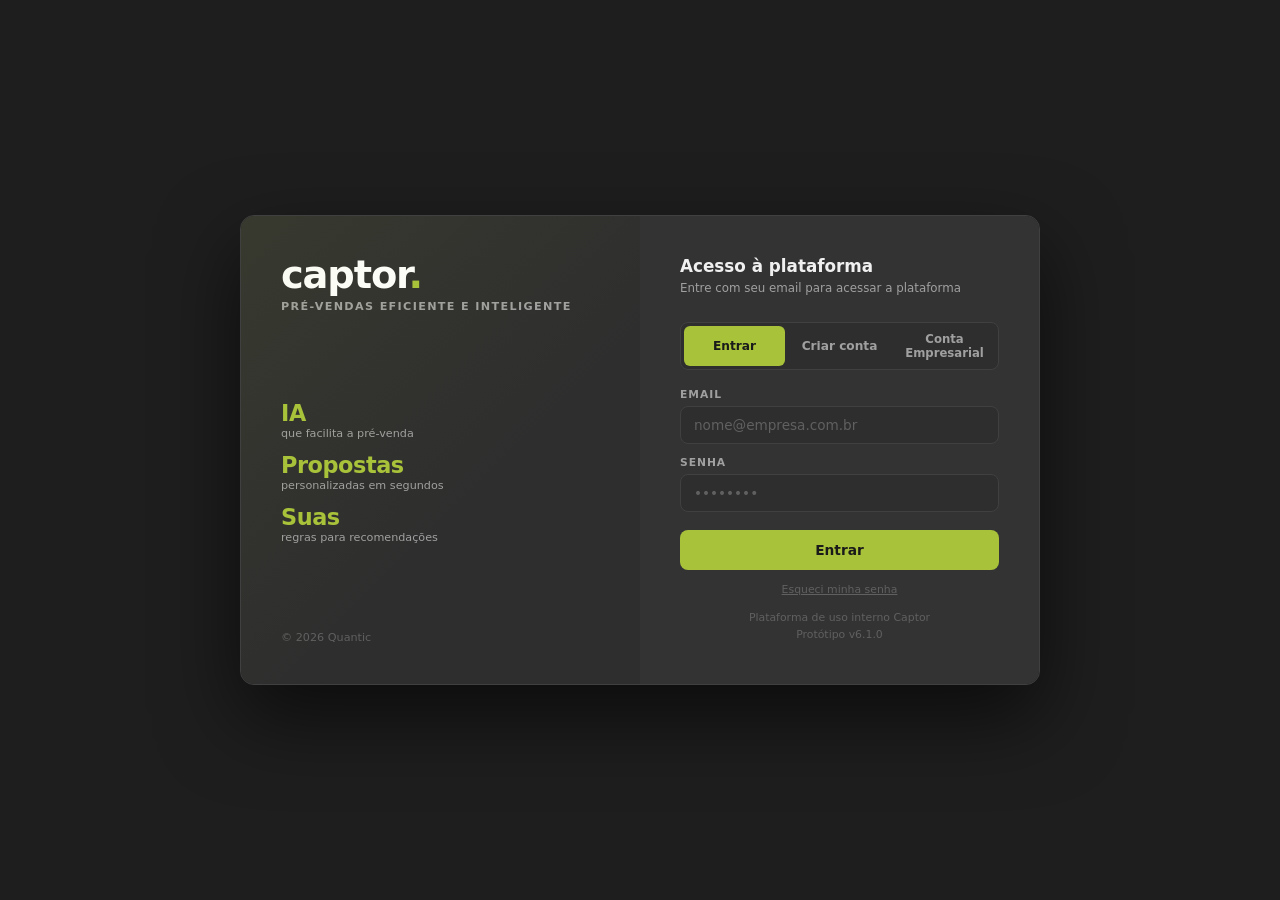
==== index.html @ 26f67fa9 "feat: generateR1() — geração de roteiro R1 (diagnóstico)" ====
<!DOCTYPE html>
<html lang="pt-BR">
<head>
<meta charset="UTF-8">
<meta name="viewport" content="width=device-width, initial-scale=1.0">
<link rel="icon" type="image/x-icon" href="favicon.ico">
<title>Captor — Pré-vendas eficiente e inteligente</title>
<script src="https://cdn.jsdelivr.net/npm/@supabase/supabase-js@2"></script>
<link rel="stylesheet" href="css/app.css">
<script src="js/globals.js"></script>
<script src="js/init.js"></script>
<script src="js/auth.js"></script>
<script src="js/prospects.js"></script>
<script src="js/generators.js"></script>
<script src="js/utils.js"></script>
<script src="js/validation.js"></script>
</head>
<body>

<!-- LOGIN -->
<div id="login">
  <!-- Banner de convite detectado na URL -->
  <div id="inviteBanner" style="display:none;position:fixed;top:0;left:0;right:0;z-index:300;background:rgba(168,194,58,.12);border-bottom:1px solid rgba(168,194,58,.35);padding:10px 20px;align-items:center;justify-content:center;gap:10px">
    <span style="font-size:.82rem;color:var(--lime);font-weight:700">🏢</span>
    <span id="inviteBannerText" style="font-size:.82rem;color:var(--text)"></span>
  </div>
  <div class="lw">
    <div class="ll">
      <div>
        <div class="llogo">captor<span>.</span></div>
        <div class="ltag">Pré-vendas eficiente e inteligente</div>
      </div>
      <div class="lstats">
        <div><div class="lsv">IA</div><div class="lsl">que facilita a pré-venda</div></div>
        <div><div class="lsv">Propostas</div><div class="lsl">personalizadas em segundos</div></div>
        <div><div class="lsv">Suas</div><div class="lsl">regras para recomendações</div></div>
      </div>
      <div class="lxp">
        
        <div class="lxt">© 2026 Quantic</div>
      </div>
    </div>
    <div class="lr">
      <div class="lrt" id="lTitle">Acesso à plataforma</div>
      <div class="lrs" id="lSub">Entre com seu email para acessar a plataforma</div>

      <div style="display:flex;gap:4px;background:var(--bg3);border:1px solid var(--border);border-radius:var(--r);padding:3px;margin-bottom:18px">
        <button id="tabLogin" onclick="switchAuthTab('login')" style="flex:1;padding:6px;border:none;border-radius:6px;background:var(--lime);color:#1a1a1a;font-family:var(--f);font-size:.76rem;font-weight:700;cursor:pointer">Entrar</button>
        <button id="tabSignup" onclick="switchAuthTab('signup')" style="flex:1;padding:6px;border:none;border-radius:6px;background:transparent;color:var(--muted);font-family:var(--f);font-size:.76rem;font-weight:600;cursor:pointer">Criar conta</button>
        <button id="tabManager" onclick="switchAuthTab('manager')" style="flex:1;padding:6px;border:none;border-radius:6px;background:transparent;color:var(--muted);font-family:var(--f);font-size:.73rem;font-weight:600;cursor:pointer">Conta Empresarial</button>
      </div>

      <form id="lForm" onsubmit="doAuth();return false;" autocomplete="on">
      <label class="ll2">Email</label>
      <input class="li" type="email" id="lEmail" name="email" placeholder="nome@empresa.com.br" autocomplete="email">
      <label class="ll2">Senha</label>
      <input class="li" type="password" id="lPass" name="password" placeholder="••••••••" autocomplete="current-password">
      <div id="lPassConfirmWrap" style="display:none">
        <label class="ll2">Confirmar senha</label>
        <input class="li" type="password" id="lPassConfirm" name="new-password-confirm" placeholder="••••••••" autocomplete="new-password">
      </div>
      <div id="lEmpresaWrap" style="display:none">
        <label class="ll2">Nome da empresa</label>
        <input class="li" type="text" id="lEmpresaNome" placeholder="Ex: BTG Assessoria SP" oninput="checkEmpresaSlug()" autocomplete="off">
        <div id="lEmpresaStatus" style="font-size:.72rem;margin-top:4px;min-height:16px"></div>
      </div>
      <div id="lTermsWrap" style="display:none;margin-bottom:12px">
        <label style="display:flex;align-items:flex-start;gap:9px;cursor:pointer;font-size:.75rem;color:var(--muted);line-height:1.5">
          <input type="checkbox" id="lTermsCheck" style="margin-top:2px;accent-color:var(--lime);width:14px;height:14px;flex-shrink:0">
          <span>Li e concordo com os <button type="button" onclick="openTermsModal('terms')" style="background:none;border:none;color:var(--lime);font-size:.75rem;cursor:pointer;padding:0;text-decoration:underline;font-family:var(--f)">Termos de Uso</button> e a <button type="button" onclick="openTermsModal('privacy')" style="background:none;border:none;color:var(--lime);font-size:.75rem;cursor:pointer;padding:0;text-decoration:underline;font-family:var(--f)">Política de Privacidade</button></span>
        </label>
      </div>
      <div id="lError" style="display:none;background:rgba(220,50,50,.12);border:1px solid rgba(220,50,50,.3);border-radius:var(--r);padding:8px 12px;font-size:.75rem;color:#f08080;margin-bottom:10px"></div>
      <div id="lSuccess" style="display:none;background:rgba(168,194,58,.1);border:1px solid rgba(168,194,58,.25);border-radius:var(--r);padding:8px 12px;font-size:.75rem;color:var(--lime);margin-bottom:10px"></div>
      <button type="submit" class="lbtn" id="lBtn">Entrar</button>
      </form>
      <div id="lForgotWrap" style="text-align:center;margin-top:8px">
        <button type="button" onclick="openForgotPassword()" style="background:transparent;border:none;color:var(--dim);font-size:.68rem;cursor:pointer;font-family:var(--f);text-decoration:underline">Esqueci minha senha</button>
      </div>
      <div class="lnote">Plataforma de uso interno Captor<br>Protótipo <span id="footerLoginVersion">v6.1.0</span></div>
    </div>
  </div>
</div>

<!-- MODAL REDEFINIR SENHA -->
<div id="resetModal" style="display:none;position:fixed;inset:0;z-index:600;background:rgba(0,0,0,.7);align-items:center;justify-content:center;padding:16px">
  <div style="background:var(--bg2);border:1px solid var(--border);border-radius:var(--rl);width:min(400px,100%);padding:28px">
    <div style="font-size:.95rem;font-weight:700;color:var(--white);margin-bottom:4px">Redefinir senha</div>
    <div style="font-size:.74rem;color:var(--muted);margin-bottom:20px">Digite sua nova senha abaixo.</div>
    <label class="ll2">Nova senha</label>
    <input class="li" type="password" id="resetPass" placeholder="••••••••" autocomplete="new-password" style="margin-bottom:10px">
    <label class="ll2">Confirmar nova senha</label>
    <input class="li" type="password" id="resetPassConfirm" placeholder="••••••••" autocomplete="new-password">
    <div id="resetError" style="display:none;background:rgba(220,50,50,.12);border:1px solid rgba(220,50,50,.3);border-radius:var(--r);padding:8px 12px;font-size:.75rem;color:#f08080;margin-top:10px"></div>
    <button onclick="doResetPassword()" style="width:100%;margin-top:16px;padding:12px;background:var(--lime);color:#1a1a1a;font-family:var(--f);font-weight:700;font-size:.86rem;border:none;border-radius:var(--r);cursor:pointer" id="resetBtn">Salvar nova senha</button>
  </div>
</div>

<!-- MODAL TERMOS -->
<div id="termsModal" style="display:none;position:fixed;inset:0;z-index:600;background:rgba(0,0,0,.7);display:none;align-items:center;justify-content:center;padding:16px">
  <div style="background:var(--bg2);border:1px solid var(--border);border-radius:var(--rl);width:min(640px,100%);max-height:85vh;display:flex;flex-direction:column">
    <div style="padding:18px 22px;border-bottom:1px solid var(--border);display:flex;align-items:center;justify-content:space-between;flex-shrink:0">
      <div style="font-size:.95rem;font-weight:700;color:var(--white)" id="termsModalTitle">Termos de Uso</div>
      <button onclick="closeTermsModal()" style="background:transparent;border:none;color:var(--dim);cursor:pointer;font-size:1.1rem;line-height:1">✕</button>
    </div>
    <div id="termsModalBody" style="overflow-y:auto;padding:20px 22px;flex:1;font-size:.82rem;color:var(--muted);line-height:1.75"></div>
    <div style="padding:14px 22px;border-top:1px solid var(--border);flex-shrink:0;display:flex;justify-content:flex-end">
      <button onclick="closeTermsModal()" style="padding:8px 20px;background:var(--lime);color:#1a1a1a;border:none;border-radius:var(--r);font-family:var(--f);font-size:.8rem;font-weight:700;cursor:pointer">Entendi</button>
    </div>
  </div>
</div>

<!-- APP -->
<div id="app">
  <header>
    <div class="hl">
      <div class="hlogo">captor<span>.</span></div>
      <div class="hpipe"></div>
      <div class="hsub">Assessoria Consultiva</div>
      <div class="hver" id="hverEl">v6.1.0</div>
    </div>
    <div class="hcenter">
      <div class="ntabs">
        <button class="ntab active" onclick="showTab('prospects',this)">Prospects</button>
        <button class="ntab" onclick="showTab('dash',this)">Propostas</button>
        <button class="ntab" id="tabEquipe" onclick="showTab('team',this)" style="display:none">Equipe</button>
      </div>
    </div>
    <div class="hrr">
      <div class="energy-wrap" id="energyWrap" onclick="openCreditsModal()" title="Ver créditos">
        <div class="energy-bar-bg">
          <div class="energy-bar-fill" id="energyFill"></div>
          <div class="energy-bar-text" id="energyLabel">—</div>
        </div>
      </div>
      <button class="hcfg" onclick="openEmpresaModal()">
        <svg width="12" height="12" viewBox="0 0 14 14" fill="none"><path d="M7 9a2 2 0 1 0 0-4 2 2 0 0 0 0 4z" stroke="currentColor" stroke-width="1.4"/><path d="M11.5 7c0-.3 0-.6-.1-.9l1.4-1.1-1.4-2.4-1.7.7c-.5-.4-1-.6-1.6-.8L7.8 1H5.2l-.3 1.5c-.6.2-1.1.5-1.6.8L1.6 2.6.2 5l1.4 1.1c-.1.3-.1.6-.1.9s0 .6.1.9L.2 9l1.4 2.4 1.7-.7c.5.4 1 .6 1.6.8l.3 1.5h2.6l.3-1.5c.6-.2 1.1-.5 1.6-.8l1.7.7L13.8 9l-1.4-1.1c.1-.3.1-.6.1-.9z" stroke="currentColor" stroke-width="1.4"/></svg>
        <span class="hcfg-label">Configuração</span>
      </button>
      <div class="upill" style="cursor:pointer" onclick="confirmLogout()" title="Sair">
        <div class="uav" id="avEl">?</div>
        <span class="uname" id="unEl">Assessor</span>
        <span style="font-size:.65rem;color:var(--dim);margin-left:2px">↩</span>
      </div>
    </div>
  </header>
  <!-- Banner perfil incompleto -->
  <div id="bannerPerfil" style="display:none;background:var(--gold-dim);border-bottom:1px solid rgba(224,184,64,.3);padding:8px 24px;align-items:center;justify-content:space-between">
    <span style="font-size:.75rem;color:var(--gold)">⚠ Suas análises estão usando um perfil genérico. <button onclick="openEmpresaModal()" style="background:transparent;border:none;color:var(--lime);font-size:.75rem;font-weight:700;cursor:pointer;padding:0;text-decoration:underline">Configure sua empresa →</button></span>
    <button id="bannerPerfilClose" onclick="document.getElementById('bannerPerfil').style.display='none'" style="background:transparent;border:none;color:var(--gold);cursor:pointer;font-size:.8rem;padding:0 4px">✕</button>
  </div>

  <!-- Banner onboarding João Gomes -->
  <div id="bannerOnboarding" style="display:none" class="onboarding-banner">
    <div class="onboarding-banner-text">
      <div class="onboarding-banner-avatar">🎵</div>
      <span>Preenchemos um perfil de exemplo — <strong>João Gomes</strong>, 27 anos, R$ 45M, sem assessoria. Clique em <strong>Gerar Recomendação</strong> para ver o Captor em ação. Depois é só trocar pelos dados do seu cliente.</span>
    </div>
    <div class="onboarding-banner-actions">
      <button class="onboarding-btn-gen" onclick="onboardingGenerate()">✨ Gerar agora</button>
      <button class="onboarding-btn-clear" onclick="onboardingClear()">Limpar campos</button>
    </div>
  </div>

  <!-- genView: container oculto — mantém IDs f* para geração de R1/R2 -->
  <div class="main" id="genView" style="display:none">
    <aside class="sb" style="display:none">
      <!-- Campos f* preservados como fonte de dados para generateR1() e generate() -->
      <select id="fProspectSel" style="display:none"><option value="">— Novo prospect —</option></select>
      <div id="fProspectStatus" style="display:none"></div>
      <input id="fNome" style="display:none">
      <input id="fPat" style="display:none">
      <input id="fProf" style="display:none">
      <input id="fIdade" style="display:none">
      <select id="fPerfil" style="display:none">
        <option value=""></option>
        <option>Conservador</option><option>Moderado</option><option>Arrojado</option><option>Agressivo</option>
      </select>
      <select id="fObj" style="display:none">
        <option value=""></option>
        <option>Aposentadoria / Independência financeira</option>
        <option>Sucessão patrimonial / família</option>
        <option>Compra de imóvel / bem</option>
        <option>Crescimento patrimonial acelerado</option>
        <option>Proteção e preservação</option>
        <option>Renda passiva</option>
        <option>Investimentos internacionais / Offshore</option>
      </select>
      <select id="fHorizonte" style="display:none">
        <option value=""></option>
        <option>Até 2 anos</option><option>3 a 5 anos</option><option>5 a 10 anos</option><option>Mais de 10 anos</option>
      </select>
      <input id="fAss" style="display:none">
      <textarea id="fGaps" style="display:none"></textarea>
      <textarea id="fCtx" style="display:none"></textarea>
      <span id="allocTotal" style="display:none">0%</span>
      <div id="allocSliders" style="display:none"></div>
    </aside>
  </div>
  <!-- PROSPECT DETAIL VIEW -->
  <div id="prospectDetailView" style="display:none">
    <div class="pd-container">

      <!-- Top bar -->
      <div class="pd-topbar">
        <button class="pd-back" onclick="closeProspectDetail()">← Prospects</button>
        <div style="flex:1;min-width:0">
          <div class="pd-name" id="pdNomeDisplay">—</div>
          <div style="margin-top:6px;display:flex;align-items:center;gap:8px;flex-wrap:wrap">
            <span id="pdStatusBadge"></span>
            <span id="pdMetaExtra" style="font-size:.72rem;color:var(--muted)"></span>
          </div>
        </div>
        <div class="pd-topactions">
        </div>
      </div>

      <!-- Barra manager (só para gestores) -->
      <div id="pdManagerBar" style="display:none" class="pd-manager-bar">
        <span class="pd-manager-bar-info">👁 Modo visualização — <span id="pdManagerAssessorNome">assessor</span></span>
        <button class="pd-transfer-btn" onclick="openTransferModal()">↔ Transferir prospect</button>
      </div>

      <!-- Histórico de transferências (só para gestores) -->
      <div id="pdHistoricoWrap" style="display:none;margin-bottom:16px">
        <div class="block">
          <div class="blkhd" onclick="this.nextElementSibling.classList.toggle('open');this.querySelector('.blkchev').classList.toggle('open')" style="cursor:pointer">
            <div class="blkico">🔄</div>
            <div class="blktit">Histórico de transferências</div>
            <span class="blkchev">▾</span>
          </div>
          <div class="blkbody" id="pdHistoricoBody"></div>
        </div>
      </div>

      <!-- 2-col form -->
      <div class="pd-form-grid" id="pdFormGrid">
        <!-- Esquerda: campos do perfil -->
        <div class="pd-panel">
          <div class="pd-panel-title">Perfil &nbsp;·&nbsp; <button id="btnUsarExemplo" type="button" onclick="fillExample()" style="background:none;border:none;color:var(--lime);font-size:.62rem;font-weight:700;cursor:pointer;padding:0;font-family:var(--f);text-decoration:underline;letter-spacing:.08em;text-transform:uppercase">usar exemplo</button></div>
          <div class="fg"><label class="fl">Nome</label><input class="fi" id="pd_nome" placeholder="Ex: Ricardo Almeida" oninput="syncFormToSidebar();var d=document.getElementById('pdNomeDisplay');if(d&&(d.textContent==='Novo Prospect'||d.textContent==='—'))d.textContent=this.value||'Novo Prospect'"></div>
          <div style="display:grid;grid-template-columns:1fr 1fr;gap:8px">
            <div class="fg"><label class="fl">Patrimônio</label><input class="fi" id="pd_pat" type="text" placeholder="R$ 0" oninput="maskPdPat(this);syncFormToSidebar()" autocomplete="off"></div>
            <div class="fg"><label class="fl">Perfil</label>
              <select class="fsel" id="pd_perfil" onchange="syncFormToSidebar()">
                <option value="">Selecione...</option>
                <option>Conservador</option><option>Moderado</option><option>Arrojado</option><option>Agressivo</option>
              </select>
            </div>
          </div>
          <div style="display:grid;grid-template-columns:1fr 80px;gap:8px">
            <div class="fg"><label class="fl">Profissão</label><input class="fi" id="pd_prof" placeholder="Ex: Empresário" oninput="syncFormToSidebar()"></div>
            <div class="fg"><label class="fl">Idade</label><input class="fi" id="pd_idade" type="number" placeholder="45" min="18" max="90" oninput="syncFormToSidebar()"></div>
          </div>
          <div class="fg"><label class="fl">Objetivo</label>
            <select class="fsel" id="pd_obj" onchange="syncFormToSidebar()">
              <option value="">Selecione...</option>
              <option>Aposentadoria / Independência financeira</option>
              <option>Sucessão patrimonial / família</option>
              <option>Compra de imóvel / bem</option>
              <option>Crescimento patrimonial acelerado</option>
              <option>Proteção e preservação</option>
              <option>Renda passiva</option>
              <option>Investimentos internacionais / Offshore</option>
            </select>
          </div>
          <div style="display:grid;grid-template-columns:1fr 1fr;gap:8px">
            <div class="fg"><label class="fl">Horizonte</label>
              <select class="fsel" id="pd_horizonte" onchange="syncFormToSidebar()">
                <option value="">Selecione...</option>
                <option>Até 2 anos</option><option>3 a 5 anos</option><option>5 a 10 anos</option><option>Mais de 10 anos</option>
              </select>
            </div>
            <div class="fg"><label class="fl">Assessoria atual</label><input class="fi" id="pd_ass" placeholder="Ex: XP, BTG..." oninput="syncFormToSidebar()"></div>
          </div>
        </div>

        <!-- Direita: contexto + alocação -->
        <div class="pd-panel">
          <div class="pd-panel-title">Contexto e Alocação</div>
          <div class="fg"><label class="fl">Gaps / problemas <span style="color:var(--dim);font-weight:400;text-transform:none;letter-spacing:0">(opcional)</span></label>
            <textarea class="fta" id="pd_gaps" placeholder="Ex: carteira 100% CDB banco, sem proteção cambial..." style="min-height:60px" oninput="syncFormToSidebar()"></textarea>
          </div>
          <div class="fg"><label class="fl">Contexto <span style="color:var(--dim);font-weight:400;text-transform:none;letter-spacing:0">(opcional)</span></label>
            <textarea class="fta" id="pd_ctx" placeholder="Ex: veio por indicação, tem empresa..." style="min-height:50px" oninput="syncFormToSidebar()"></textarea>
          </div>
          <div class="fdiv"></div>
          <div>
            <div style="display:flex;align-items:center;justify-content:space-between;margin-bottom:4px">
              <span class="fl" style="margin-bottom:0">Alocação atual <span style="color:var(--dim);font-weight:400;text-transform:none;letter-spacing:0">(opcional)</span></span>
              <span id="pdAllocTotal" style="font-size:.72rem;font-weight:700;color:var(--lime)">0%</span>
            </div>
            <div id="pdAllocSliders"></div>
            <button type="button" onclick="resetPdSliders()" style="margin-top:6px;background:transparent;border:1px solid var(--border);border-radius:6px;padding:3px 9px;color:var(--dim);font-size:.67rem;cursor:pointer;font-family:var(--f)">↺ Limpar</button>
          </div>
        </div>
      </div>

      <!-- Ações — abaixo do formulário, alinhado à direita -->
      <div id="pdActionsBar" style="display:flex;align-items:center;justify-content:flex-end;gap:10px;margin-bottom:20px;flex-wrap:wrap">
        <!-- Toggle R1 finalizada — só aparece quando R1 existe -->
        <div id="confirmR1Wrap" style="display:none;align-items:center;gap:8px;background:var(--bg3);border:1px solid var(--border);border-radius:var(--r);padding:7px 12px">
          <span style="font-size:.78rem;font-weight:600;color:var(--muted);font-family:var(--f)">R1 finalizada</span>
          <label data-testid="toggle-r1" style="position:relative;display:inline-block;width:40px;height:22px;cursor:pointer;flex-shrink:0">
            <input type="checkbox" id="toggleR1" onchange="onToggleR1(this.checked)" style="opacity:0;width:0;height:0;position:absolute">
            <span id="toggleR1Track" style="position:absolute;top:0;left:0;right:0;bottom:0;background:#444;border-radius:22px;transition:background .2s"></span>
            <span id="toggleR1Thumb" style="position:absolute;top:3px;left:3px;width:16px;height:16px;background:#fff;border-radius:50%;transition:transform .2s;box-shadow:0 1px 3px rgba(0,0,0,.4)"></span>
          </label>
        </div>
        <!-- Gerar R2 — só aparece quando R1 finalizada -->
        <div style="position:relative" id="btnGenWrap">
          <button class="genbtn" id="btnGen" onclick="generate()" disabled style="opacity:0.45;display:none">
            <svg width="12" height="12" viewBox="0 0 14 14" fill="none"><path d="M7 1l1.5 4.5H13l-3.75 2.75 1.5 4.5L7 10.25 3.25 12.75l1.5-4.5L1 5.5h4.5L7 1z" fill="currentColor"/></svg>
            Gerar Proposta R2
          </button>
          <div id="btnGenR2Tip" style="display:none;position:absolute;bottom:calc(100% + 6px);right:0;background:var(--bg2);border:1px solid var(--border);border-radius:var(--r);padding:5px 10px;font-size:.7rem;color:var(--muted);white-space:nowrap;z-index:10;pointer-events:none">Conclua a R1 antes de gerar a proposta</div>
        </div>
        <!-- Gerar R1 — sempre visível -->
        <div style="position:relative" id="btnGenR1Wrap">
          <button class="genbtn" id="btnGenR1" onclick="generateR1()" style="background:var(--bg3);border:1px solid var(--lime);color:var(--lime)" disabled>
            <svg width="12" height="12" viewBox="0 0 14 14" fill="none"><path d="M7 2a5 5 0 1 0 0 10A5 5 0 0 0 7 2zm0 1.5a3.5 3.5 0 1 1 0 7 3.5 3.5 0 0 1 0-7zm0 1.5a.75.75 0 0 0-.75.75v2c0 .2.08.38.22.52l1.25 1.25a.75.75 0 1 0 1.06-1.06L7.75 7.69V5.75A.75.75 0 0 0 7 5z" fill="currentColor"/></svg>
            Gerar Roteiro R1
          </button>
          <div id="btnGenR1Tip" style="display:none;position:absolute;bottom:calc(100% + 6px);right:0;background:var(--bg2);border:1px solid var(--border);border-radius:var(--r);padding:5px 10px;font-size:.7rem;color:var(--muted);white-space:nowrap;z-index:10;pointer-events:none">Preencha os campos obrigatórios</div>
        </div>
      </div>

      <!-- Área de output -->
      <div class="pd-results" id="contentArea">
        <div class="empty" id="emptyState">
          <div class="emicon">◎</div>
          <div class="emtit">Pronto para começar</div>
          <div class="emdesc">Clique em "Gerar Roteiro R1" para iniciar o diagnóstico deste prospect.</div>
        </div>
        <div id="loadingState" style="display:none" class="ldwrap">
          <div class="spinner"></div>
          <div class="ldlabel">Preparando sua reunião...</div>
          <div class="ldsteps">
            <div class="ldstep" id="ss1"><div class="lddot"></div>Analisando perfil do cliente</div>
            <div class="ldstep" id="ss2"><div class="lddot"></div>Gerando roteiro e perguntas</div>
            <div class="ldstep" id="ss3"><div class="lddot"></div>Construindo argumentos consultivos</div>
            <div class="ldstep" id="ss4"><div class="lddot"></div>Montando apresentação</div>
          </div>
        </div>
        <div id="outArea" style="display:none"></div>
      </div>

    </div>
  </div>

  <!-- PROSPECTS -->
  <div id="prospectview" style="display:none;padding:24px 26px">
    <div style="display:flex;align-items:flex-start;justify-content:space-between;margin-bottom:4px">
      <div class="dht">Prospects</div>
      <button id="btnNovoProspect" onclick="openNewProspectDetail()" style="padding:7px 16px;background:var(--lime);color:#1a1a1a;border:none;border-radius:var(--r);font-family:var(--f);font-size:.78rem;font-weight:700;cursor:pointer;flex-shrink:0">+ Novo prospect</button>
    </div>
    <div class="dhs" id="prospectSubtitle" style="margin-bottom:16px">Carregando...</div>
    <div class="block">
      <div class="blkhd" style="cursor:default">
        <div class="blkico">👥</div>
        <div class="blktit">Lista de Prospects</div>
      </div>
      <div id="prospectTableWrap" style="overflow-x:auto">
        <table style="width:100%;border-collapse:collapse;font-size:.78rem">
          <thead>
            <tr style="border-bottom:2px solid var(--border)">
              <!-- Nome: busca + sort -->
              <th class="pth">
                <div style="display:flex;flex-direction:column;gap:4px">
                  <span class="pth-sort active" id="pthNome" onclick="prospectSort('nome')" data-dir="asc">
                    Nome <span class="pth-tri" id="triNome">▲</span>
                  </span>
                  <div class="pth-search-wrap">
                    <input class="pth-search-input" id="pthNomeSearch" placeholder="Buscar..." oninput="onProspectNomeSearch(this.value)" autocomplete="off">
                    <div class="pth-search-ac" id="pthNomeAc" style="display:none"></div>
                  </div>
                </div>
              </th>
              <!-- Perfil: filtro dropdown -->
              <th class="pth">
                <div style="display:flex;flex-direction:column;gap:4px">
                  <span style="color:var(--dim)">Perfil</span>
                  <select class="pth-fsel" id="pthPerfilFilter" onchange="applyProspectFilters()">
                    <option value="">Todos</option>
                    <option>Conservador</option>
                    <option>Moderado</option>
                    <option>Arrojado</option>
                    <option>Agressivo</option>
                  </select>
                </div>
              </th>
              <!-- Patrimônio: sort -->
              <th class="pth">
                <span class="pth-sort" id="pthPat" onclick="prospectSort('patrimonio')" data-dir="desc">
                  Patrimônio <span class="pth-tri" id="triPat">▼</span>
                </span>
              </th>
              <!-- Status: filtro dropdown -->
              <th class="pth">
                <div style="display:flex;flex-direction:column;gap:4px">
                  <span style="color:var(--dim)">Status</span>
                  <select class="pth-fsel" id="pthStatusFilter" onchange="applyProspectFilters()">
                    <option value="">Todos</option>
                    <option value="prospect_criado">Criado</option>
                    <option value="r1_iniciada">R1 Iniciada</option>
                    <option value="r1_concluida">R1 Concluída</option>
                    <option value="resumo_enviado">Resumo Enviado</option>
                    <option value="r1_aprovada">R1 Aprovada</option>
                    <option value="r2_iniciada">R2 Iniciada</option>
                    <option value="negocio_fechado">Fechado</option>
                    <option value="perdido_user">Perdido</option>
                    <option value="perdido_auto">Perdido (auto)</option>
                  </select>
                </div>
              </th>
              <!-- Criado em: sort -->
              <th class="pth">
                <span class="pth-sort" id="pthData" onclick="prospectSort('data')" data-dir="desc">
                  Criado em <span class="pth-tri" id="triData">▼</span>
                </span>
              </th>
              <th class="pth" style="color:var(--dim)">Ações</th>
            </tr>
          </thead>
          <tbody id="prospectTableBody">
            <tr><td colspan="6" style="padding:24px;text-align:center;color:var(--dim)">Carregando...</td></tr>
          </tbody>
        </table>
      </div>
    </div>
  </div>

  <!-- MODAL NOVO PROSPECT -->
  <div id="prospectModal" style="display:none;position:fixed;inset:0;z-index:400;background:rgba(0,0,0,.7);align-items:center;justify-content:center;padding:16px" onclick="if(event.target===this)closeProspectModal()">
    <div style="background:var(--bg2);border:1px solid var(--border);border-radius:var(--rl);width:min(520px,100%);max-height:90vh;overflow-y:auto">
      <div style="padding:18px 22px;border-bottom:1px solid var(--border);display:flex;align-items:center;justify-content:space-between">
        <div style="font-size:.95rem;font-weight:700;color:var(--white)" id="prospectModalTitle">Novo Prospect</div>
        <button onclick="closeProspectModal()" style="background:transparent;border:none;color:var(--dim);cursor:pointer;font-size:1.1rem">✕</button>
      </div>
      <div style="padding:20px 22px;display:flex;flex-direction:column;gap:10px">
        <div class="fg"><label class="fl">Nome *</label><input class="fi" id="pmNome" placeholder="Ex: Ricardo Almeida"></div>
        <div style="display:grid;grid-template-columns:1fr 1fr;gap:10px">
          <div class="fg"><label class="fl">Email</label><input class="fi" id="pmEmail" placeholder="email@exemplo.com" type="email"></div>
          <div class="fg"><label class="fl">Telefone</label><input class="fi" id="pmTelefone" placeholder="(11) 99999-9999"></div>
        </div>
        <div style="display:grid;grid-template-columns:1fr 1fr;gap:10px">
          <div class="fg"><label class="fl">Profissão</label><input class="fi" id="pmProf" placeholder="Ex: Empresário"></div>
          <div class="fg"><label class="fl">Idade</label><input class="fi" id="pmIdade" type="number" placeholder="Ex: 45" min="18" max="90"></div>
        </div>
        <div style="display:grid;grid-template-columns:1fr 1fr;gap:10px">
          <div class="fg"><label class="fl">Patrimônio estimado</label><input class="fi" id="pmPat" placeholder="R$ 0" oninput="maskPmPat(this)"></div>
          <div class="fg"><label class="fl">Perfil de risco</label>
            <select class="fsel" id="pmPerfil">
              <option value="">Selecione...</option>
              <option>Conservador</option><option>Moderado</option><option>Arrojado</option><option>Agressivo</option>
            </select>
          </div>
        </div>
        <div class="fg"><label class="fl">Objetivo principal</label>
          <select class="fsel" id="pmObj">
            <option value="">Selecione...</option>
            <option>Aposentadoria / Independência financeira</option>
            <option>Sucessão patrimonial / família</option>
            <option>Compra de imóvel / bem</option>
            <option>Crescimento patrimonial acelerado</option>
            <option>Proteção e preservação</option>
            <option>Renda passiva</option>
            <option>Investimentos internacionais / Offshore</option>
          </select>
        </div>
        <div class="fg"><label class="fl">Horizonte de investimento</label>
          <select class="fsel" id="pmHorizonte">
            <option value="">Selecione...</option>
            <option>Até 2 anos</option>
            <option>3 a 5 anos</option>
            <option>5 a 10 anos</option>
            <option>Mais de 10 anos</option>
          </select>
        </div>
        <div id="pmError" style="display:none;background:rgba(220,50,50,.12);border:1px solid rgba(220,50,50,.3);border-radius:var(--r);padding:8px 12px;font-size:.75rem;color:#f08080"></div>
        <button onclick="saveProspect()" id="pmSaveBtn" style="width:100%;padding:11px;background:var(--lime);color:#1a1a1a;border:none;border-radius:var(--r);font-family:var(--f);font-weight:700;font-size:.86rem;cursor:pointer">Salvar prospect</button>
      </div>
    </div>
  </div>

  <!-- DASHBOARD -->
  <div id="dashview">
    <div class="dht" id="dashTitle">Propostas</div>
    <div class="dhs" id="dashSubtitle">Carregando...</div>

    <!-- Filtro de período -->
    <div class="dash-period-bar">
      <button class="dash-period-btn" onclick="dashSetPeriod('today',this)">Hoje</button>
      <button class="dash-period-btn" onclick="dashSetPeriod('week',this)">Esta semana</button>
      <button class="dash-period-btn active" onclick="dashSetPeriod('month',this)">Este mês</button>
      <button class="dash-period-btn" onclick="dashSetPeriod('all',this)">Tudo</button>
      <button class="dash-period-btn" onclick="dashSetPeriod('custom',this)">Personalizado</button>
      <div class="dash-period-custom" id="dashCustomRange">
        <input type="date" id="dashDateFrom" onchange="dashApplyCustomPeriod()">
        <span style="color:var(--dim);font-size:.72rem">até</span>
        <input type="date" id="dashDateTo" onchange="dashApplyCustomPeriod()">
      </div>
    </div>

    <!-- Destaque melhor assessor (só PJ) -->
    <div class="dash-best-assessor" id="dashBestAssessor"></div>

    <!-- KPIs — barra horizontal: 2 grupos separados -->
    <div class="kpirow">
      <!-- Grupo clicável: Filtros com border-radius completo -->
      <div class="kpi-clickable-group">
        <div class="kpi" id="kpiTotal" onclick="dashKpiFilter('enviadas')" style="cursor:pointer" title="Filtrar enviadas"><div class="kpiv" id="kTotal">—</div><div class="kpil">Enviadas</div></div>
        <div class="kpi" id="kpiAceitas" onclick="dashKpiFilter('aceitas')" style="cursor:pointer" title="Filtrar aceitas"><div class="kpiv" id="kAceitas">—</div><div class="kpil">Aceitas</div></div>
        <div class="kpi" id="kpiPendentes" onclick="dashKpiFilter('aguardando')" style="cursor:pointer" title="Filtrar aguardando"><div class="kpiv" id="kPendentes">—</div><div class="kpil">Aguardando</div></div>
        <div class="kpi" id="kpiExpirando" onclick="dashKpiFilter('expirando')" style="cursor:pointer" title="Filtrar expirando"><div class="kpiv" id="kExpirando">—</div><div class="kpil">Expirando</div></div>
      </div>
      <!-- Grupo info-only: Métricas com border-radius 0 e separadores curtos -->
      <div class="kpi-info-group">
        <div class="kpi kpi-item"><div class="kpiv" id="kTaxa">—</div><div class="kpil">Conversão</div></div>
        <div class="kpi kpi-item"><div class="kpiv" id="kTempoResp">—</div><div class="kpil">Tempo médio resp.</div></div>
        <div class="kpi kpi-item"><div class="kpiv" id="kTaxaViz">—</div><div class="kpil">Visualizadas</div></div>
      </div>
    </div>

    <!-- Tabela propostas -->
    <div class="block" style="margin-bottom:16px">
      <div class="blkhd" style="cursor:default">
        <div class="blkico">📋</div><div class="blktit">Propostas</div>
        <div style="margin-left:auto;display:flex;gap:6px;margin-right:8px;align-items:center">
          <input class="dash-search" id="dashSearch" placeholder="Buscar por nome..." oninput="dashResetPage();renderDashTable()">
          <select id="dashFilter" class="fsel" style="width:auto;padding:4px 24px 4px 8px;font-size:.72rem" onchange="dashKpiFilterClear()">
            <option value="">Todos os status</option>
            <option value="rascunho">Rascunho</option>
            <option value="enviada">Enviada</option>
            <option value="visualizada">Visualizada</option>
            <option value="aprovado_sdr">Aprovada SDR</option>
            <option value="aceita">Aceita</option>
            <option value="detalhes_solicitados">Dúvidas</option>
            <option value="expirada">Expirada</option>
            <option value="arquivada">Arquivada</option>
          </select>
        </div>
      </div>
      <!-- Barra arquivar -->
      <div class="dash-archive-bar" id="dashArchiveBar">
        <span id="dashArchiveCount" style="font-size:.74rem;color:var(--gold);font-weight:600"></span>
        <button class="dash-archive-btn" onclick="dashArchiveSelected()">📦 Arquivar selecionadas</button>
        <button onclick="dashClearSelection()" style="background:transparent;border:none;color:var(--muted);font-size:.74rem;cursor:pointer;font-family:var(--f)">Cancelar</button>
      </div>
      <!-- Chip de filtro por KPI -->
      <div class="dash-kpi-chip" id="dashKpiChip" role="status" aria-live="polite">
        <span class="dash-kpi-chip-icon">●</span>
        <span class="dash-kpi-chip-label" id="dashKpiChipLabel"></span>
        <span class="dash-kpi-chip-count" id="dashKpiChipCount"></span>
        <button class="dash-kpi-chip-close" onclick="dashKpiFilterClear()" title="Limpar filtro" aria-label="Limpar filtro">✕</button>
      </div>
      <div class="blkbody open" style="padding:0">
        <table class="histtbl" id="dashTable">
          <thead><tr id="dashTableHead">
            <th style="width:32px;padding:7px 8px"><input type="checkbox" class="dash-cb" id="dashSelectAll" onchange="dashToggleAll(this.checked)" title="Selecionar todos"></th>
            <th class="dash-th" onclick="dashSort('cliente_nome')">Cliente <span class="dash-sort" id="dsort-cliente_nome"></span></th>
            <th class="dash-th assessor-col" style="display:none" onclick="dashSort('assessor_nome')">Assessor <span class="dash-sort" id="dsort-assessor_nome"></span></th>
            <th class="dash-th" onclick="dashSort('cliente_pat')">Patrimônio <span class="dash-sort" id="dsort-cliente_pat"></span></th>
            <th>Perfil</th>
            <th class="dash-th" onclick="dashSort('status')">Status <span class="dash-sort" id="dsort-status"></span></th>
            <th class="dash-th" onclick="dashSort('created_at')">Enviada <span class="dash-sort" id="dsort-created_at"></span></th>
            <th class="dash-th" onclick="dashSort('respondido_em')">Resposta <span class="dash-sort" id="dsort-respondido_em"></span></th>
            <th class="dash-th" onclick="dashSort('expires_at')">Expira <span class="dash-sort" id="dsort-expires_at"></span></th>
            <th class="dash-th" onclick="dashSort('feedback_rating')">⭐ <span class="dash-sort" id="dsort-feedback_rating"></span></th>
            <th></th>
          </tr></thead>
          <tbody id="dashBody"><tr><td colspan="11" style="color:var(--dim);text-align:center;padding:24px 0">Carregando...</td></tr></tbody>
        </table>
        <div class="dash-page" id="dashPagination" style="display:none">
          <button class="dash-page-btn" id="dashPrevBtn" onclick="dashChangePage(-1)">← Anterior</button>
          <span id="AppState.dash.pageInfo" style="font-size:.74rem;color:var(--muted)"></span>
          <button class="dash-page-btn" id="dashNextBtn" onclick="dashChangePage(1)">Próxima →</button>
        </div>
      </div>
    </div>

    <!-- Ranking assessores (só PJ) -->
    <div id="dashRankingWrap" style="display:none;margin-bottom:16px">
      <div class="block">
        <div class="blkhd" style="cursor:default">
          <div class="blkico">🏆</div>
          <div class="blktit">Ranking de Assessores</div>
        </div>
        <div style="padding:0 4px 8px">
          <div style="display:grid;grid-template-columns:1fr auto auto auto;gap:0;border-bottom:1px solid var(--border);padding:6px 12px;margin-bottom:4px">
            <span style="font-size:.7rem;color:var(--dim);font-weight:700;text-transform:uppercase;letter-spacing:.04em">Assessor</span>
            <span style="font-size:.7rem;color:var(--dim);font-weight:700;text-transform:uppercase;letter-spacing:.04em;text-align:center;width:90px">Enviadas</span>
            <span style="font-size:.7rem;color:var(--dim);font-weight:700;text-transform:uppercase;letter-spacing:.04em;text-align:center;width:80px">Aceitas</span>
            <span style="font-size:.7rem;color:var(--dim);font-weight:700;text-transform:uppercase;letter-spacing:.04em;text-align:center;width:80px">Conversão</span>
          </div>
          <div id="dashRankingList"></div>
        </div>
      </div>
    </div>
  </div>

  <!-- TAB EQUIPE -->
  <div id="teamview" style="display:none;padding:24px;max-width:960px;margin:0 auto">

    <!-- Seção 0: Perfil da Empresa (só header + botão Editar) -->
    <div class="block" style="margin-bottom:16px">
      <div class="blkhd" style="cursor:default">
        <div class="blkico">🏢</div>
        <div class="blktit" id="teamEmpresaNome">Minha Empresa</div>
        <button onclick="openEmpresaModal(1)" style="margin-left:auto;padding:5px 14px;background:var(--bg3);border:1px solid var(--border);border-radius:var(--r);color:var(--muted);font-family:var(--f);font-size:.74rem;cursor:pointer">Editar perfil</button>
      </div>
    </div>

    <!-- Seção 1: Gestor logado (destaque) -->
    <div id="teamLoggedManager" style="display:none;background:rgba(224,184,64,.06);border:1px solid rgba(224,184,64,.25);border-radius:var(--rl);padding:10px 16px;margin-bottom:16px;align-items:center;gap:12px">
      <div style="width:32px;height:32px;border-radius:50%;background:var(--bg3);border:1px solid rgba(224,184,64,.4);display:flex;align-items:center;justify-content:center;font-size:.78rem;font-weight:700;color:var(--gold)" id="teamLoggedInicial">G</div>
      <div style="flex:1">
        <div style="font-size:.72rem;color:var(--dim);text-transform:uppercase;letter-spacing:.06em">Logado como</div>
        <div style="font-size:.88rem;color:var(--text);font-weight:600"><span id="teamLoggedNome">—</span> <span style="color:var(--gold);font-weight:500;font-size:.78rem">· Gestor</span></div>
      </div>
    </div>

    <!-- Seção 2: Assessores + Convites (tabs) -->
    <div class="block">
      <div style="display:flex;border-bottom:1px solid var(--border)">
        <button id="teamTabAssessores" onclick="switchTeamTab('assessores')" style="flex:1;padding:12px 16px;background:transparent;border:none;border-bottom:2px solid var(--lime);color:var(--text);font-family:var(--f);font-size:.82rem;font-weight:600;cursor:pointer;display:flex;align-items:center;justify-content:center;gap:8px">
          <span>👥</span> Assessores <span id="teamAssessoresCount" style="background:var(--bg3);color:var(--muted);padding:1px 7px;border-radius:10px;font-size:.68rem;font-weight:600"></span>
        </button>
        <button id="teamTabConvites" onclick="switchTeamTab('convites')" style="flex:1;padding:12px 16px;background:transparent;border:none;border-bottom:2px solid transparent;color:var(--dim);font-family:var(--f);font-size:.82rem;font-weight:600;cursor:pointer;display:flex;align-items:center;justify-content:center;gap:8px">
          <span>🔗</span> Convites <span id="teamConvitesCount" style="background:var(--bg3);color:var(--muted);padding:1px 7px;border-radius:10px;font-size:.68rem;font-weight:600"></span>
        </button>
      </div>

      <!-- Aba Assessores -->
      <div id="teamPaneAssessores" style="padding:0 4px 8px">
        <div style="display:grid;grid-template-columns:1fr auto auto;gap:0;border-bottom:1px solid var(--border);padding:6px 12px;margin-bottom:4px">
          <span style="font-size:.7rem;color:var(--dim);font-weight:700;text-transform:uppercase;letter-spacing:.04em">Assessor</span>
          <span style="font-size:.7rem;color:var(--dim);font-weight:700;text-transform:uppercase;letter-spacing:.04em;text-align:center;width:110px">Propostas</span>
          <span style="font-size:.7rem;color:var(--dim);font-weight:700;text-transform:uppercase;letter-spacing:.04em;text-align:center;width:130px">Limite/mês (cr)</span>
        </div>
        <div id="teamMembersList">
          <div style="padding:20px;text-align:center;color:var(--dim);font-size:.8rem">Carregando...</div>
        </div>
      </div>

      <!-- Aba Convites -->
      <div id="teamPaneConvites" style="display:none;padding:8px 16px 12px">
        <div style="display:flex;justify-content:flex-end;margin-bottom:10px">
          <button onclick="generateInviteLink()" id="btnGenInvite" style="padding:6px 14px;background:var(--lime);color:#1a1a1a;border:none;border-radius:var(--r);font-family:var(--f);font-size:.74rem;font-weight:700;cursor:pointer">+ Gerar link</button>
        </div>
        <div id="teamInviteLink" style="display:none;margin-bottom:12px">
          <div style="display:flex;gap:8px;align-items:center">
            <input class="fi" id="inviteLinkField" readonly style="flex:1;font-size:.74rem;color:var(--muted);cursor:pointer" onclick="this.select()">
            <button onclick="copyInviteLink()" id="btnCopyInvite" style="padding:6px 14px;background:var(--bg3);border:1px solid var(--border);color:var(--text);border-radius:var(--r);font-family:var(--f);font-size:.74rem;cursor:pointer;white-space:nowrap">Copiar</button>
          </div>
          <div style="font-size:.68rem;color:var(--dim);margin-top:4px">Link válido por 7 dias. Compartilhe com o assessor.</div>
        </div>
        <div id="teamInvitesList">
          <div style="padding:12px 0;text-align:center;color:var(--dim);font-size:.78rem">Nenhum convite pendente.</div>
        </div>
      </div>
    </div>
  </div>

  <!-- MODAL TRANSFERIR PROSPECT -->
  <div id="transferModal" style="display:none;position:fixed;inset:0;z-index:500;background:rgba(0,0,0,.7);align-items:center;justify-content:center;padding:16px" onclick="if(event.target===this)closeTransferModal()">
    <div style="background:var(--bg2);border:1px solid var(--border);border-radius:var(--rl);width:min(440px,100%);padding:24px">
      <div style="font-size:.95rem;font-weight:700;color:var(--white);margin-bottom:4px">Transferir prospect</div>
      <div style="font-size:.74rem;color:var(--muted);margin-bottom:20px">O novo assessor assume o prospect e seus créditos serão utilizados nas próximas gerações.</div>
      <label class="ll2">Transferir para</label>
      <select class="fsel" id="transferSelect" style="margin-bottom:12px">
        <option value="">Selecione o assessor...</option>
      </select>
      <label class="ll2">Motivo <span style="font-weight:400;text-transform:none;letter-spacing:0">(opcional)</span></label>
      <textarea class="fta" id="transferMotivo" placeholder="Ex: assessor original saiu da empresa, redistribuição de carteira..." style="min-height:64px;margin-bottom:14px"></textarea>
      <div id="transferError" style="display:none;background:rgba(220,50,50,.12);border:1px solid rgba(220,50,50,.3);border-radius:var(--r);padding:8px 12px;font-size:.75rem;color:#f08080;margin-bottom:10px"></div>
      <div style="display:flex;gap:8px;justify-content:flex-end">
        <button onclick="closeTransferModal()" style="padding:8px 16px;background:transparent;border:1px solid var(--border);border-radius:var(--r);color:var(--muted);font-family:var(--f);font-size:.8rem;cursor:pointer">Cancelar</button>
        <button onclick="confirmTransfer()" id="transferBtn" style="padding:8px 20px;background:var(--gold);color:#1a1a1a;border:none;border-radius:var(--r);font-family:var(--f);font-size:.8rem;font-weight:700;cursor:pointer">Confirmar transferência</button>
      </div>
    </div>
  </div>

  <footer class="footer">captor. Pré-vendas eficiente e inteligente &nbsp;·&nbsp; <strong id="footerMainVersion">v6.1.0</strong> &nbsp;·&nbsp; Uso interno</footer>

  <!-- MODAL EMPRESA -->
  <div id="modalEmpresa" class="modal-overlay" style="display:none" onclick="if(event.target===this)closeEmpresaModal()">
    <div class="modal">
      <div class="modal-header">
        <div>
          <div class="modal-title">Configuração da empresa</div>
          <div class="modal-sub" id="modalSubtitle">Importe sua apresentação para preencher automaticamente</div>
        </div>
        <button class="modal-close" onclick="closeEmpresaModal()">✕</button>
      </div>
      <div class="modal-steps" id="modalStepsNav">
        <div class="modal-step">
          <div class="step-dot active" id="sdot0">◎</div>
          <div class="step-label active" id="slbl0">Apresentação</div>
        </div>
        <div class="modal-step">
          <div class="step-dot" id="sdot1">1</div>
          <div class="step-label" id="slbl1">Identidade</div>
        </div>
        <div class="modal-step">
          <div class="step-dot" id="sdot2">2</div>
          <div class="step-label" id="slbl2">Produtos</div>
        </div>
        <div class="modal-step">
          <div class="step-dot" id="sdot3">3</div>
          <div class="step-label" id="slbl3">Alocação</div>
        </div>
        <div class="modal-step" id="modalStepEmpresa" style="display:none">
          <div class="step-dot" id="sdot4">4</div>
          <div class="step-label" id="slbl4">Minha Empresa</div>
        </div>
      </div>

      <!-- Step 0: Upload Apresentação -->
      <div class="modal-body" id="mStep0">
        <!-- Tabs -->
        <div style="display:flex;gap:0;margin-bottom:16px;border:1px solid var(--border);border-radius:var(--r);overflow:hidden">
          <button type="button" id="tab0Upload" onclick="step0Tab('upload')" style="flex:1;padding:9px;font-size:.78rem;font-weight:600;background:var(--lime);color:#1a1a1a;border:none;cursor:pointer">📊 Upload PDF / PPTX</button>
          <button type="button" id="tab0Site" onclick="step0Tab('site')" style="flex:1;padding:9px;font-size:.78rem;font-weight:600;background:var(--bg3);color:var(--muted);border:none;cursor:pointer">🌐 Via site da empresa</button>
        </div>

        <!-- Painel Upload -->
        <div id="panel0Upload">
          <div class="upload-zone" id="uploadZone" ondragover="handleDragOver(event)" ondragleave="handleDragLeave(event)" ondrop="handleDrop(event)">
            <input type="file" id="fileInput" accept=".pdf,.pptx" onchange="handleFileSelect(event)">
            <div class="upload-icon">📊</div>
            <div class="upload-title">Arraste ou clique para importar</div>
            <div class="upload-sub">Apresentação institucional em PDF ou PPTX · Máx. 20MB</div>
          </div>
          <div id="fileInfo" style="display:none"></div>
          <div id="extractResult" style="display:none"></div>
          <button class="extract-btn" id="extractBtn" style="display:none" onclick="extractFromFile()">
            <svg width="13" height="13" viewBox="0 0 14 14" fill="none"><path d="M7 1l1.5 4.5H13l-3.75 2.75 1.5 4.5L7 10.25 3.25 12.75l1.5-4.5L1 5.5h4.5L7 1z" fill="currentColor"/></svg>
            Extrair dados com IA
          </button>
        </div>

        <!-- Painel Site -->
        <div id="panel0Site" style="display:none">
          <div style="font-size:.78rem;color:var(--muted);margin-bottom:12px;line-height:1.5">A IA vai acessar o site, extrair as informações disponíveis e preencher o perfil. Você revisa e completa o que faltar.</div>
          <div class="fg">
            <label class="fl">URL do site da empresa</label>
            <input class="fi" id="siteUrl" placeholder="Ex: https://edro.com.br" type="url">
          </div>
          <div id="siteExtractResult" style="display:none;margin-top:10px"></div>
          <button class="extract-btn" id="siteExtractBtn" onclick="extractFromSite()" style="margin-top:12px;width:100%">
            <svg width="13" height="13" viewBox="0 0 14 14" fill="none"><path d="M7 1l1.5 4.5H13l-3.75 2.75 1.5 4.5L7 10.25 3.25 12.75l1.5-4.5L1 5.5h4.5L7 1z" fill="currentColor"/></svg>
            Extrair dados com IA
          </button>
        </div>

        <span class="skip-link" onclick="empresaGoToStep(1)">Pular esta etapa → preencher manualmente</span>
      </div>

      <!-- Step 1: Identidade -->
      <div class="modal-body" id="mStep1" style="display:none">
        <div style="display:grid;grid-template-columns:1fr 1fr;gap:10px">
          <div class="fg"><label class="fl">Nome da empresa</label><input class="fi" id="eNome" placeholder="Ex: Captor Investimentos"></div>
          <div class="fg"><label class="fl">Credenciadora</label><input class="fi" id="eCred" placeholder="Ex: XP, BTG, Rico..."></div>
          <div class="fg"><label class="fl">Segmento</label><input class="fi" id="eSeg" placeholder="Ex: Wealth Management"></div>
          <div class="fg"><label class="fl">Anos no mercado</label><input class="fi" id="eAnos" placeholder="Ex: 8 anos" type="text"></div>
          <div class="fg"><label class="fl">AuM (patrimônio sob custódia)</label><input class="fi" id="eAum" type="text" placeholder="R$ 0" oninput="maskAum(this)" autocomplete="off"></div>
          <div class="fg"><label class="fl">Nº de clientes</label><input class="fi" id="eClientes" placeholder="Ex: +15 mil"></div>
        </div>
        <div class="fg" style="margin-top:4px"><label class="fl">Principais diferenciais <span style="color:var(--dim);font-weight:400;text-transform:none;letter-spacing:0">(descreva em 2-4 frases)</span></label>
          <textarea class="fta" id="eDiferenciais" style="min-height:72px" placeholder="Ex: Assessoria financeira completa com foco no relacionamento de longo prazo, NPS líder do setor, equipe especializada em renda variável e offshore..."></textarea>
        </div>
        <div class="fg"><label class="fl">Prêmios e reconhecimentos <span style="color:var(--dim);font-weight:400;text-transform:none;letter-spacing:0">(opcional)</span></label>
          <input class="fi" id="ePremios" placeholder="Ex: Nº1 NPS 2024, Top 10 Escritórios XP, Selo Private"></div>
        <div style="margin-top:14px;margin-bottom:6px;font-size:.72rem;font-weight:700;color:var(--lime);text-transform:uppercase;letter-spacing:.08em">Equipe</div>
        <div style="display:grid;grid-template-columns:1fr 1fr;gap:10px">
          <div class="fg"><label class="fl">Nº de assessores</label><input class="fi" id="eAssessoresNum" placeholder="Ex: 12"></div>
          <div class="fg"><label class="fl">Certificações <span style="color:var(--dim);font-weight:400;text-transform:none;letter-spacing:0">(opcional)</span></label><input class="fi" id="eAssessoresCert" placeholder="Ex: CEA, CFP, CGA"></div>
        </div>
        <div style="margin-top:14px;margin-bottom:6px;font-size:.72rem;font-weight:700;color:var(--lime);text-transform:uppercase;letter-spacing:.08em">Redes sociais <span style="font-weight:400;color:var(--dim);text-transform:none;letter-spacing:0">(opcional)</span></div>
        <div style="display:grid;grid-template-columns:1fr 1fr;gap:10px">
          <div class="fg"><label class="fl">LinkedIn</label><input class="fi" id="eLinkedin" placeholder="Ex: linkedin.com/company/captor"></div>
          <div class="fg"><label class="fl">Instagram</label><input class="fi" id="eInstagram" placeholder="Ex: instagram.com/captor"></div>
        </div>
      </div>

      <!-- Step 2: Produtos -->
      <div class="modal-body" id="mStep2" style="display:none">
        <div class="fhint" style="margin-bottom:12px">Liste os produtos e serviços que sua empresa oferece. Quanto mais detalhado, mais personalizadas serão as análises.</div>
        <div class="fg"><label class="fl">Produtos de investimento</label>
          <textarea class="fta" id="eProdInvest" style="min-height:60px" placeholder="Ex: Renda fixa (CDB, LCI, LCA, debêntures), Renda variável (ações, FIIs, ETFs), Multimercados, Fundos exclusivos..."></textarea></div>
        <div class="fg"><label class="fl">Serviços especializados</label>
          <textarea class="fta" id="eProdServ" style="min-height:60px" placeholder="Ex: Câmbio e conta internacional, Seguros de vida e patrimonial, Crédito com garantia de imóvel, Consórcio..."></textarea></div>
        <div class="fg"><label class="fl">Produtos premium / diferenciados <span style="color:var(--dim);font-weight:400;text-transform:none;letter-spacing:0">(opcional)</span></label>
          <textarea class="fta" id="eProdPremium" style="min-height:60px" placeholder="Ex: Family Office, Offshore, Wealth Planning, M&A, Previdência privada exclusiva..."></textarea></div>
        <div class="fg"><label class="fl">Expertise e diferenciais técnicos <span style="color:var(--dim);font-weight:400;text-transform:none;letter-spacing:0">(opcional)</span></label>
          <textarea class="fta" id="eExpertise" style="min-height:60px" placeholder="Ex: Time dedicado de renda variável com track record, Mesa de câmbio própria, Parceria com gestoras internacionais..."></textarea></div>
      </div>

      <!-- Step 3: Alocação -->
      <div class="modal-body" id="mStep3" style="display:none">
        <div style="background:var(--lime-dim);border:1px solid rgba(168,194,58,.35);border-radius:var(--r);padding:12px 14px;margin-bottom:16px">
          <div style="font-size:.78rem;font-weight:700;color:var(--lime);margin-bottom:4px">⚙ Faixas de alocação por perfil</div>
          <div style="font-size:.78rem;font-weight:600;color:var(--white);line-height:1.6">Defina as faixas de alocação recomendadas por perfil de risco. Deixe em branco para usar os valores padrão.</div>
        </div>
        <div id="allocTableWrap"></div>
        <div style="margin-top:10px;font-size:.82rem;font-weight:500;color:var(--white);background:var(--bg3);border-radius:5px;padding:7px 10px;border-left:2px solid var(--lime)">💡 Dica: as faixas são usadas como referência pela IA ao sugerir carteiras. Use o formato "mín-máx" (ex: 60-75).</div>
      </div>

      <!-- Step 4: Minha Empresa (visível só para gestores) -->
      <div class="modal-body" id="mStep4" style="display:none">
        <div style="background:var(--lime-dim);border:1px solid rgba(168,194,58,.35);border-radius:var(--r);padding:12px 14px;margin-bottom:16px">
          <div style="font-size:.78rem;font-weight:700;color:var(--lime);margin-bottom:2px">🏢 Minha Empresa</div>
          <div style="font-size:.78rem;color:var(--muted);line-height:1.5">Gerencie os assessores da sua empresa e compartilhe o link de convite.</div>
        </div>

        <!-- Gerar link de convite -->
        <div style="margin-bottom:18px">
          <div style="font-size:.8rem;font-weight:700;color:var(--white);margin-bottom:8px">Link de convite para assessores</div>
          <div style="display:flex;gap:8px;align-items:center">
            <input class="fi" id="modalInviteLinkField" readonly placeholder="Clique em Gerar para criar um link" style="flex:1;font-size:.75rem;color:var(--muted);cursor:pointer" onclick="this.select()">
            <button onclick="generateInviteLink('modal')" style="padding:8px 14px;background:var(--lime);color:#1a1a1a;border:none;border-radius:var(--r);font-family:var(--f);font-size:.78rem;font-weight:700;cursor:pointer;white-space:nowrap" id="modalBtnGenInvite">Gerar link</button>
            <button onclick="copyInviteLink('modal')" id="modalBtnCopyInvite" style="display:none;padding:8px 14px;background:var(--bg3);border:1px solid var(--border);color:var(--text);border-radius:var(--r);font-family:var(--f);font-size:.78rem;cursor:pointer;white-space:nowrap">Copiar</button>
          </div>
          <div style="font-size:.7rem;color:var(--dim);margin-top:5px">O link expira em 7 dias. Gere um novo a qualquer momento.</div>
        </div>

        <!-- Lista de membros -->
        <div style="font-size:.8rem;font-weight:700;color:var(--white);margin-bottom:8px">Assessores da empresa</div>
        <div id="firmMembersList" style="display:flex;flex-direction:column;gap:6px;max-height:220px;overflow-y:auto">
          <div style="font-size:.78rem;color:var(--dim);padding:12px;background:var(--bg3);border-radius:var(--r);text-align:center">Carregando...</div>
        </div>

        <!-- Convites pendentes -->
        <div style="margin-top:14px">
          <div style="font-size:.8rem;font-weight:700;color:var(--white);margin-bottom:8px">Convites pendentes</div>
          <div id="firmInvitesList" style="display:flex;flex-direction:column;gap:6px;max-height:120px;overflow-y:auto">
            <div style="font-size:.78rem;color:var(--dim);padding:12px;background:var(--bg3);border-radius:var(--r);text-align:center">Nenhum convite pendente</div>
          </div>
        </div>
      </div>

      <div class="modal-footer">
        <button class="mbtn mbtn-sec" id="mBtnBack" onclick="empresaStepBack()" style="display:none">← Voltar</button>
        <div style="display:flex;gap:8px;margin-left:auto">
          <button class="mbtn mbtn-sec" onclick="closeEmpresaModal()">Fechar</button>
          <button class="mbtn mbtn-pri" id="mBtnNext" onclick="empresaStepNext()">Próximo →</button>
        </div>
      </div>
    </div>
  </div>
  <!-- MODAL CRÉDITOS -->
  <div id="creditsModal" class="modal-overlay" style="display:none" onclick="if(event.target===this)closeCreditsModal()">
    <div class="modal" style="max-width:580px">
      <div class="modal-header" id="creditsModalHeader">
        <div>
          <div class="modal-title">⚡ Meus Créditos</div>
          <div class="modal-sub" id="creditsModalSub">Acompanhe o uso e recarregue seu saldo</div>
        </div>
        <button class="modal-close" onclick="closeCreditsModal()">✕</button>
      </div>
      <div id="creditsMainBody" style="padding:20px 24px">

        <!-- Saldo + barra grande -->
        <div style="background:var(--bg3);border:1px solid var(--border);border-radius:var(--rl);padding:20px 22px;margin-bottom:16px">
          <div style="display:flex;align-items:flex-end;justify-content:space-between;margin-bottom:12px">
            <div>
              <div style="font-size:.65rem;color:var(--muted);font-weight:700;text-transform:uppercase;letter-spacing:.1em;margin-bottom:4px">Saldo atual</div>
              <div style="font-size:2.2rem;font-weight:800;color:var(--white);letter-spacing:-.04em;line-height:1" id="creditsBigNum">—</div>
              <div style="font-size:.72rem;color:var(--muted);margin-top:4px" id="creditsUsedLabel">—</div>
            </div>
            <div style="text-align:right">
              <div style="font-size:.65rem;color:var(--muted);font-weight:700;text-transform:uppercase;letter-spacing:.1em;margin-bottom:4px">Consumo</div>
              <div style="font-size:.82rem;color:var(--muted)" id="creditsCostInfo">Geração: 0.4 · Extração: 0.2</div>
            </div>
          </div>
          <div class="energy-bar-bg" style="height:12px;border-radius:6px">
            <div class="energy-bar-fill" id="energyFillModal" style="height:12px;border-radius:6px;transition:width .6s ease,background .6s ease"></div>
          </div>
        </div>

        <!-- Pacotes -->
        <div style="margin-bottom:16px" id="creditsPkgWrap">
          <div style="font-size:.72rem;font-weight:700;color:var(--muted);text-transform:uppercase;letter-spacing:.08em;margin-bottom:8px">Comprar créditos via Pix</div>
          <div style="display:grid;grid-template-columns:repeat(3,1fr);gap:8px">
            <div class="credit-pkg"><div class="credit-pkg-name">Starter</div><div class="credit-pkg-val">8 créditos</div><div class="credit-pkg-price">R$ 10</div><button class="credit-pkg-btn-active" onclick="pixSelectPackage(10,8)">Pagar Pix</button></div>
            <div class="credit-pkg credit-pkg-hi"><div class="credit-pkg-name">Pro</div><div class="credit-pkg-val">20 créditos</div><div class="credit-pkg-price">R$ 25</div><button class="credit-pkg-btn-active" onclick="pixSelectPackage(25,20)">Pagar Pix</button></div>
            <div class="credit-pkg"><div class="credit-pkg-name">Plus</div><div class="credit-pkg-val">40 créditos</div><div class="credit-pkg-price">R$ 50</div><button class="credit-pkg-btn-active" onclick="pixSelectPackage(50,40)">Pagar Pix</button></div>
          </div>
        </div>

        <!-- Auto-recarga -->
        <div style="background:var(--bg3);border:1px solid var(--border);border-radius:var(--r);padding:12px 14px;margin-bottom:16px;display:flex;align-items:center;justify-content:space-between;gap:12px;opacity:.5" title="Disponível em breve">
          <div>
            <div style="font-size:.78rem;font-weight:700;color:var(--white)">Auto-recarga</div>
            <div style="font-size:.7rem;color:var(--muted);margin-top:2px">Recarregar automaticamente quando o saldo ficar baixo</div>
          </div>
          <div style="background:var(--bg2);border:1px solid var(--border);border-radius:20px;padding:3px 10px;font-size:.65rem;color:var(--dim);white-space:nowrap">Em breve</div>
        </div>

        <!-- Log -->
        <div id="creditsLogWrap">
          <div style="font-size:.72rem;font-weight:700;color:var(--muted);text-transform:uppercase;letter-spacing:.08em;margin-bottom:8px">Histórico de uso</div>
          <div style="max-height:180px;overflow-y:auto;border:1px solid var(--border);border-radius:var(--r)">
            <table class="histtbl" id="creditsLogTable">
              <thead><tr><th>Data</th><th>Ação</th><th>Cliente</th><th style="text-align:right">Créditos</th><th style="text-align:right">Saldo</th></tr></thead>
              <tbody id="creditsLogBody"><tr><td colspan="5" style="color:var(--dim);text-align:center;padding:16px">Carregando...</td></tr></tbody>
            </table>
          </div>
        </div>
      </div>

      <!-- PIX FLOW -->
      <div id="pixFlow" style="display:none;padding:0 24px 24px">
        <button class="pix-back" onclick="pixCloseFlow()">← Voltar</button>
        <div class="pix-pkg-badge" id="pixBadge">⚡ — créditos por R$ —</div>

        <!-- Step A: dados do documento -->
        <div id="pixStepDoc">
          <div style="font-size:.82rem;font-weight:700;color:var(--white);margin-bottom:4px">Dados para pagamento</div>
          <div style="font-size:.72rem;color:var(--muted);margin-bottom:14px">Necessário uma vez. Salvo no seu perfil.</div>
          <div style="font-size:.65rem;font-weight:700;text-transform:uppercase;letter-spacing:.1em;color:var(--muted);margin-bottom:6px">Tipo de documento</div>
          <div class="pix-doc-toggle">
            <button class="pix-doc-btn active" id="pixDocCpf" onclick="pixSetDocType('cpf')">CPF</button>
            <button class="pix-doc-btn" id="pixDocCnpj" onclick="pixSetDocType('cnpj')">CNPJ</button>
          </div>
          <div class="pix-input-row">
            <div>
              <div style="font-size:.65rem;font-weight:700;text-transform:uppercase;letter-spacing:.1em;color:var(--muted);margin-bottom:4px" id="pixDocLabel">CPF</div>
              <input class="fi" id="pixDocInput" placeholder="000.000.000-00" oninput="pixMaskDoc(this)" maxlength="18">
            </div>
            <div>
              <div style="font-size:.65rem;font-weight:700;text-transform:uppercase;letter-spacing:.1em;color:var(--muted);margin-bottom:4px">Celular</div>
              <input class="fi" id="pixPhoneInput" placeholder="(11) 99999-9999" oninput="pixMaskPhone(this)" maxlength="15">
            </div>
          </div>
          <button class="mbtn mbtn-pri" id="pixDocBtn" onclick="pixSubmitDoc()" style="width:100%;margin-top:4px">Gerar QR Code →</button>
          <div id="pixDocError" style="display:none;margin-top:8px;font-size:.74rem;color:#f08080"></div>
        </div>

        <!-- Step B: QR Code -->
        <div id="pixStepQr" style="display:none">
          <div class="pix-qr-wrap">
            <div id="pixQrSpinner" style="width:180px;height:180px;display:flex;align-items:center;justify-content:center;margin:0 auto 12px;border-radius:var(--r);border:2px solid var(--border);background:var(--bg3)">
              <div class="spinner" style="width:32px;height:32px;border-width:3px"></div>
            </div>
            <img class="pix-qr-img" id="pixQrImg" src="" alt="QR Code Pix" style="display:none">
            <div class="pix-timer" id="pixTimerWrap" style="display:none">Expira em <span id="pixTimerLabel">--:--</span></div>
          </div>
          <div class="pix-copy-wrap">
            <input class="pix-copy-field" id="pixCopyField" readonly value="">
            <button class="pix-copy-btn" id="pixCopyBtn" onclick="pixCopyCode()">📋 Copiar</button>
          </div>
          <button class="pix-check-btn" id="pixCheckBtn" onclick="pixCheckNow()">Já paguei — verificar agora</button>
          <div id="pixStatusMsg" style="display:none;margin-top:8px"></div>
        </div>
      </div>
    </div>
  </div>

  <!-- MODAL EDIÇÃO DE PROPOSTA removido — substituído por bloco inline -->
</div>


<!-- TOAST -->
<div id="captor-toast"></div>

<!-- MODAL DE CONFIRMAÇÃO -->
<div id="captorConfirmModal">
  <div class="cm-box">
    <div class="cm-title" id="cmTitle">Confirmar</div>
    <div class="cm-msg" id="cmMsg"></div>
    <div class="cm-btns">
      <button class="cm-cancel" onclick="captorConfirmCancel()">Cancelar</button>
      <button class="cm-ok" id="cmOkBtn" onclick="captorConfirmOk()">Confirmar</button>
    </div>
  </div>
</div>
<!-- CHANGELOG
v6.1.0 — 2026-04-28 — MVP: Geração R1 (Roteiro de Diagnóstico)
- Feature: `generateR1()` — gera roteiro estruturado para reunião de diagnóstico (R1)
- Validação: verifica campos obrigatórios (nome, profissão, idade, perfil, objetivo)
- Prompt: contextualiza com dados da empresa + perfil do prospect + problemas identificados
- Output: JSON estruturado com abertura, perguntas (6-8), sinais de alerta, encerramento
- Renderização: blocos visuais (mkBlock) com ícones — abertura, perguntas, sinais, encerramento
- Perguntas: inclui categoria, pergunta, motivo (tooltip), aprofundamento (followup)
- Banco de dados: salva `roteiro_r1` e `perfil_inicial` em prospects table
- Suporte: `buildEmpresaPrompt()`, `getRawPat()`, `upsertProspect()`, `renderR1Output()`
- Logging: chamada registrada como `gerar_r1` com tokens input/output
- Status: ao gerar, prospect recebe status `r1_iniciada`
- Próximas versões: v6.1.1 (refinements UI), v6.2.0 (anotações R1 + validação + fluxo R1→R2)

v6.0.6 — 2026-04-25 — Double Bugfix Release
- Fix: fillExampleAndOpen() agora mostra formulário preenchido (pdFormGrid visível)
- Fix: Versão desincronizada entre header (v6.0.5) e footer (v6.0.3) — agora ambos v6.0.6
- Refactor: Adicionada variável global CAPTOR_VERSION para sincronismo futuro
- Causa identificada: Ao mostrar emptyState, pdFormGrid não era renderizado, bloqueando acesso ao formulário e botão "Gerar Roteiro R1"
- QA: Testado "Experimente com um exemplo" → agora exibe campos preenchidos + botão de geração

v6.0.5 — 2026-04-24 — Logging de Uso IA + Admin Dashboard
- Feature: Tabela `ai_usage_logs` com logging centralizado de todas as 6 ações IA
- Logging: gerar_r1, regen_r1, gerar_r2, atualizar_proposta, extrair_empresa, extrair_transcricao
- Tokens capturados: input_tokens, output_tokens para análise de custos
- Admin: Novo arquivo `/admin.html` (login superuser-only para carlos@quantic.com.br)
- Dashboard: Custos IA visível apenas para superuser com filtros data range + usuário + ação
- KPIs: Custo total (USD + BRL), total chamadas, custo médio por chamada
- Tabela: Histórico completo com paginação (25 linhas/página)
- RLS: Policies seguras — assessor vê apenas seus logs, superuser vê tudo
- Função: `logAiUsage()` e `calcularCustoApi()` reutilizáveis em todas as ações

v6.0.3 — 2026-04-21 — Design System: Status Colors Centralizados
- CSS: 6 variáveis de cor para status (`--status-created`, `--status-r1-initiated`, `--status-r1-concluded`, `--status-r2-scheduled`, `--status-lost-user`, `--status-lost-auto`)
- UX: Aumentado contraste do status "Criado" (#c0c0c0 em vez de var(--muted))
- Refactor: Todas as classes `.ps-{status}` agora usam variáveis ao invés de cores hardcoded
- Consistência: Inline styles de botões e labels também utilizam variáveis
- Benefício: Mudanças futuras de paleta de cores serão globais (uma fonte de verdade)

v6.0.2 — 2026-04-21 — Fix: RLS policy em prospects + TypeError
- Fix: RLS policy em `prospects` table bloqueava INSERT via wizard
- Solução: adicionar `assessor_id` ao batch para cumprir política (user só insere seus próprios prospects)
- Fix: TypeError ao processar valores numéricos em Step 3 (convert para string antes de .trim())
- RLS ativada em `transfer_logs` com policy segura (users veem apenas suas próprias transferências)

v6.0.1 — 2026-04-21 — Fix: TypeError ao processar valores numéricos
- Fix: TypeError em Step 3 ao tentar fazer .trim() em valores numéricos (patrimonio)
- Solução: converter para string antes de chamar .trim()

v6.0.0 — 2026-04-21 — MAJOR: Importação de Prospects via Planilha
- UX: Modal de escolha para adicionar prospect: Manual | Planilha | API (API stub apenas)
- UX: Wizard de importação planilha (4 steps): Upload | Mapear Colunas | Preview | Confirmar
- Upload: suporta .xlsx e .csv (drag-drop + file picker com MIME types expandidos)
- Auto-matching: fuzzy matching inteligente de headers (ex: "Patrimônio Líquido" → "patrimonio")
- Step 2: dropdowns pré-preenchidos com sugestões, user apenas confirma
- Validação: bloqueio se faltarem campos obrigatórios (Nome, Patrimônio, Celular)
- Step 3: preview com paginação + alerta de colunas ignoradas (ex: "ℹ️ Colunas ignoradas: Email, Job")
- Erros detalhados por linha/campo em Step 3 (❌ Linha 5: Nome vazio, etc)
- Mapeamento correto: `patrimonio` → `patrimonio_estimado`, `celular` → `telefone` (schema Supabase)
- Importação: insere prospects em status "prospect_criado", bulk insert via Supabase
- Novas funções: `openProspectMethodManual()`, `openProspectMethodSpreadsheet()`, `closeSpreadsheetWizard()`, `goToWizardStep()`, `fuzzyMatchField()`, `handleFile()`, `validateRow()`, `renderWizStep1-4()`, `importSpreadsheet()`
- Libs CDN: SheetJS (xlsx) + Papaparse (csv)
- Estado: `AppState.spreadsheetWizard` com step, file, rawData, columnMapping, validatedData, errors, paginação

v5.13.13 — 2026-04-21
- Fix: SheetJS CDN migrado de cdnjs para cdn.jsdelivr.net (mais confiável)
- Fix: File picker accept attribute expandido com MIME types para melhor compatibilidade com navegadores/SOs
- Fix: fileInput ID renomeado para fileInputWizard para evitar conflito com Config modal

v5.13.12 — 2026-04-21
- UX: Wizard de importação de planilha (4 steps): Upload | Mapear colunas | Preview | Confirmar
- Upload: suporta .xlsx e .csv (drag-drop + file picker)
- Mapeador: detecta headers automaticamente, user mapeia para campos obrigatórios (Nome, Patrimônio, Celular)
- Validação: nome (não vazio), patrimônio (número), celular (11 dígitos, aceita símbolos -())
- Preview: tabela com paginação mostrando linhas válidas; erros detalhados por linha/campo
- Bloqueio: importação desabilitada se houver erros; user precisa corrigir arquivo e re-upload
- Importação: insere prospects em status "prospect_criado", user pode editar após
- Novo: `openProspectMethodSpreadsheet()`, `closeSpreadsheetWizard()`, `goToWizardStep()`, `handleFile()`, `validateRow()`, `validateCelular()`, `renderPreviewPage()`, `importSpreadsheet()`
- Libs CDN: SheetJS (xlsx) + Papaparse (csv)
- Estado: `AppState.spreadsheetWizard` com step, file, rawData, columnMapping, validatedData, errors, paginação

v5.13.8 — 2026-04-21
- Fix: KPIs clicáveis (Enviadas / Aceitas / Aguardando / Expirando 7d) agora mostram na tabela exatamente as propostas que compõem o número, incluindo escopo de período
- Aguardando: semântica ajustada para excluir propostas já expiradas (antes contava enviadas expiradas como pendentes)
- Novo chip de filtro ativo acima da tabela, com label, contagem e botão para limpar
- Dropdown de status e filtro por KPI agora são mutuamente exclusivos (clicar um limpa o outro)
- Refactor: DASH_KPI_PREDICATES centraliza a lógica usada pela contagem do KPI e pelo filtro da tabela, eliminando a divergência entre os dois

v5.13.7 — 2026-04-20
- Propostas: removido bloco Pipeline (HTML, CSS, funções e queries relacionadas)
- Elimina query extra a `prospects` na tela Propostas

v5.10.0 — 2026-04-17
- Home = lista de Prospects após login (tab Gerador removida)
- Novo prospectDetailView: formulário full-screen 2 colunas
- Botões R1/R2/toggle movidos para topo da página do prospect
- Não-processados com indicador visual no topo da lista
- Empty state na lista com CTA cadastrar + ver exemplo
- Linha da lista clicável → abre detalhe do prospect
- fetchProspects() como camada de abstração (Supabase hoje, CRM amanhã)
- Sliders de alocação na detail view, sincronizados com sidebar hidden
- restoreR1Notes: restaura anotações R1 ao reabrir prospect com R1 gerada
- collapseSidebar/expandSidebar: no-ops

v5.9.0 — 2026-04-17
- Mobile: oculta painel esquerdo do login em telas pequenas
- Mobile: botão Configuração mostra só ícone (sem texto)
- Mobile: labels dos steps do modal ocultos (mantém dots)
- Mobile: tabelas com overflow-x:auto (histtbl, alloc-table)

v5.8.3 — 2026-04-16
- Mensagens de erro amigáveis na extração via site (403, 404, 5xx, timeout, conteúdo insuficiente)
- Edge Function scrape-site atualizada com mensagens em português

v5.8.2 — 2026-04-16
- Edge Function scrape-site: busca HTML de sites externos (bypassa CORS)
- Step 0: tab "Via site da empresa" funcional — extrai dados com IA e preenche Step 1
- Corrigido: scrapeData.html → scrapeData.text na extractFromSite

v5.8.1 — 2026-04-16
- Novos campos no perfil: Nº de assessores, Certificações da equipe, LinkedIn, Instagram
- SQL: colunas assessores_numero, assessores_certificacoes, redes_sociais(jsonb)
- Step 1: bloco "Equipe" e "Redes sociais" no formulário
- Save, load, buildEmpresaPrompt e prompts de extração PDF/PPTX atualizados
-->
<!-- Modal: Escolher método de cadastro de prospect -->
<div class="modal-overlay" id="prospectMethodModal" style="display:none">
  <div class="modal" style="width:min(560px,100%)">
    <div class="modal-header">
      <div>
        <div class="modal-title">Adicionar Prospect</div>
        <div class="modal-sub">Escolha o método de cadastro</div>
      </div>
      <button class="modal-close" onclick="closeProspectMethodModal()" title="Fechar">✕</button>
    </div>
    <div class="modal-body" style="display:flex;flex-direction:column;gap:12px">
      <!-- Card Manual -->
      <div class="prospect-method-card" onclick="openProspectMethodManual()">
        <div style="font-size:2rem;margin-bottom:8px">📝</div>
        <div style="font-weight:700;font-size:.95rem;color:var(--text)">Manual</div>
        <div style="font-size:.72rem;color:var(--muted);margin-top:4px;line-height:1.4">Preencher formulário com dados do prospect</div>
      </div>
      <!-- Card Planilha -->
      <div class="prospect-method-card" onclick="openProspectMethodSpreadsheet()" title="Importar de planilha">
        <div style="font-size:2rem;margin-bottom:8px">📊</div>
        <div style="font-weight:700;font-size:.95rem;color:var(--text)">Planilha</div>
        <div style="font-size:.72rem;color:var(--muted);margin-top:4px;line-height:1.4">Importar de arquivo .xlsx ou .csv</div>
      </div>
      <!-- Card API -->
      <div class="prospect-method-card" onclick="openProspectMethodAPI()" style="opacity:0.6;cursor:not-allowed" title="Em desenvolvimento">
        <div style="font-size:2rem;margin-bottom:8px">🐙</div>
        <div style="font-weight:700;font-size:.95rem;color:var(--text)">API</div>
        <div style="font-size:.72rem;color:var(--muted);margin-top:4px;line-height:1.4">Sincronizar com Salesforce</div>
      </div>
    </div>
  </div>
</div>

<!-- Modal: Wizard Planilha (4 steps) -->
<div class="modal-overlay" id="spreadsheetWizardModal" style="display:none">
  <div class="modal" style="width:min(700px,100%)">
    <div class="modal-header">
      <div>
        <div class="modal-title">Importar Prospects</div>
        <div class="modal-sub" id="wizardSubtitle">Faça upload de um arquivo .xlsx ou .csv</div>
      </div>
      <button class="modal-close" onclick="closeSpreadsheetWizard()" title="Fechar">✕</button>
    </div>
    <!-- Steps nav -->
    <div class="modal-steps">
      <div class="modal-step" id="wizStep1">
        <div class="lddot" id="wizStepDot1"></div>
        <div style="font-size:.65rem;color:var(--muted);margin-top:6px">1. Upload</div>
      </div>
      <div class="modal-step" id="wizStep2">
        <div class="lddot" id="wizStepDot2"></div>
        <div style="font-size:.65rem;color:var(--muted);margin-top:6px">2. Mapear</div>
      </div>
      <div class="modal-step" id="wizStep3">
        <div class="lddot" id="wizStepDot3"></div>
        <div style="font-size:.65rem;color:var(--muted);margin-top:6px">3. Preview</div>
      </div>
      <div class="modal-step" id="wizStep4">
        <div class="lddot" id="wizStepDot4"></div>
        <div style="font-size:.65rem;color:var(--muted);margin-top:6px">4. Confirmar</div>
      </div>
    </div>
    <!-- Body -->
    <div class="modal-body" id="wizardBody"></div>
    <!-- Footer -->
    <div class="modal-footer">
      <button onclick="goToWizardStep(-1)" id="wizBtnPrev" style="display:none" class="printbtn">← Anterior</button>
      <div></div>
      <button onclick="goToWizardStep(1)" id="wizBtnNext" style="padding:7px 16px;background:var(--lime);color:#1a1a1a;border:none;border-radius:var(--r);font-family:var(--f);font-size:.78rem;font-weight:700;cursor:pointer">Próximo →</button>
    </div>
  </div>
</div>

<script src="https://cdn.jsdelivr.net/npm/xlsx@latest/dist/xlsx.full.min.js"></script>
<script src="https://cdnjs.cloudflare.com/ajax/libs/PapaParse/5.4.1/papaparse.min.js"></script>

<script>
(function(){
  // Aguardar até que CAPTOR_VERSION esteja disponível
  var attempts = 0;
  var checkVersion = function(){
    if(typeof CAPTOR_VERSION !== 'undefined'){
      var v = CAPTOR_VERSION;
      // Atualizar <title>
      document.title = 'Captor ' + v + ' — Pré-vendas eficiente e inteligente';
      // Atualizar 3 elementos de versão
      var el1 = document.getElementById('hverEl');
      var el2 = document.getElementById('footerLoginVersion');
      var el3 = document.getElementById('footerMainVersion');
      if(el1) el1.textContent = v;
      if(el2) el2.textContent = v;
      if(el3) el3.textContent = v;
    } else if(attempts < 10){
      // Retry em 50ms
      attempts++;
      setTimeout(checkVersion, 50);
    }
  };
  checkVersion();
})();
</script>

</body>
</html>
---- css/app.css ----
/* ── ZERO dependências externas. Abre com duplo-clique. ── */
:root{
  --bg:#1e1e1e;--bg2:#272727;--bg3:#2e2e2e;--surface:#333;
  --border:#404040;--border2:#4a4a4a;
  --lime:#a8c23a;--lime2:#c0d85a;
  --lime-dim:rgba(168,194,58,.13);--lime-glow:rgba(168,194,58,.22);
  --text:#f0f0f0;--muted:#a0a0a0;--dim:#606060;
  --white:#fff;--gold:#e0b840;--gold-dim:rgba(224,184,64,.15);
  --r:8px;--rl:14px;
  --f:-apple-system,BlinkMacSystemFont,"Segoe UI",system-ui,sans-serif;
  --status-created:#c0c0c0;--status-r1-initiated:#fbbf24;--status-r1-concluded:#86efac;--status-r2-scheduled:#60a5fa;--status-lost-user:#f87171;--status-lost-auto:#a78bfa;
}
*{box-sizing:border-box;margin:0;padding:0}
body{font-family:var(--f);background:var(--bg);color:var(--text);min-height:100vh;-webkit-font-smoothing:antialiased}

/* LOGIN */
#login{position:fixed;inset:0;z-index:200;display:flex;align-items:center;justify-content:center;background:var(--bg)}
.lw{display:flex;width:min(800px,95vw);border-radius:var(--rl);overflow:hidden;box-shadow:0 32px 80px rgba(0,0,0,.6);border:1px solid var(--border)}
.ll{width:50%;background:var(--bg3);display:flex;flex-direction:column;justify-content:space-between;padding:40px;position:relative}
.ll::before{content:'';position:absolute;inset:0;background:linear-gradient(135deg,rgba(168,194,58,.08),transparent 60%);pointer-events:none}
.llogo{font-size:2.4rem;font-weight:800;color:var(--white);letter-spacing:-.03em;line-height:1}
.llogo span{color:var(--lime)}
.ltag{font-size:.7rem;color:var(--muted);font-weight:600;letter-spacing:.12em;text-transform:uppercase;margin-top:5px}
.lstats{display:flex;flex-direction:column;gap:12px}
.lsv{font-size:1.4rem;font-weight:800;color:var(--lime);letter-spacing:-.02em}
.lsl{font-size:.7rem;color:var(--muted);margin-top:1px}
.lxp{display:flex;align-items:center;gap:8px}
.lxb{background:var(--lime);color:#1e1e1e;font-size:.63rem;font-weight:800;padding:2px 8px;border-radius:4px}
.lxt{font-size:.7rem;color:var(--dim)}
.lr{width:50%;background:var(--surface);padding:40px;display:flex;flex-direction:column;justify-content:center}
.lrt{font-size:1.05rem;font-weight:700;color:var(--text);margin-bottom:4px}
.lrs{font-size:.74rem;color:var(--muted);margin-bottom:24px;line-height:1.5}
.ll2{font-size:.67rem;font-weight:700;text-transform:uppercase;letter-spacing:.09em;color:var(--muted);display:block;margin-bottom:5px}
.li{width:100%;background:var(--bg3);border:1px solid var(--border);border-radius:var(--r);padding:10px 13px;color:var(--text);font-family:var(--f);font-size:.85rem;outline:none;transition:border-color .2s;margin-bottom:12px}
.li:focus{border-color:var(--lime)}
.li::placeholder{color:var(--dim)}
.lkh{font-size:.67rem;color:var(--dim);margin:-8px 0 12px}
.lkh a{color:var(--lime);text-decoration:none}
.lbtn{width:100%;padding:12px;background:var(--lime);color:#1a1a1a;font-family:var(--f);font-weight:700;font-size:.86rem;border:none;border-radius:var(--r);cursor:pointer;transition:all .2s;margin-top:6px}
.lbtn:hover{background:var(--lime2);transform:translateY(-1px);box-shadow:0 6px 16px var(--lime-glow)}
.lnote{font-size:.68rem;color:var(--dim);text-align:center;margin-top:12px;line-height:1.6}

/* APP */
#app{display:none}

/* HEADER */
header{height:54px;display:flex;align-items:center;justify-content:space-between;padding:0 24px;background:var(--bg2);border-bottom:1px solid var(--border);position:sticky;top:0;z-index:50;gap:16px}
.hl{display:flex;align-items:center;gap:12px;flex-shrink:0}
.hlogo{font-size:1.25rem;font-weight:800;color:var(--white);letter-spacing:-.02em}
.hlogo span{color:var(--lime)}
.hpipe{width:1px;height:15px;background:var(--border2)}
.hsub{font-size:.68rem;color:var(--muted);font-weight:600;text-transform:uppercase;letter-spacing:.1em}
.hver{font-size:.62rem;color:var(--lime);background:rgba(168,194,58,.12);border:1px solid rgba(168,194,58,.25);border-radius:4px;padding:2px 7px;font-weight:700}
.hcenter{display:flex;align-items:center;gap:10px;flex:1;justify-content:center}
.ntabs{display:flex;gap:2px;background:var(--bg3);border:1px solid var(--border);border-radius:var(--r);padding:3px}
.ntab{padding:5px 14px;border-radius:6px;border:none;background:transparent;color:var(--muted);font-family:var(--f);font-size:.74rem;font-weight:600;cursor:pointer;transition:all .18s}
.ntab.active{background:var(--lime);color:#1a1a1a}
.hcfg{padding:5px 12px;height:34px;border-radius:var(--r);border:1px solid var(--border);background:transparent;color:var(--muted);font-family:var(--f);font-size:.74rem;font-weight:600;cursor:pointer;display:flex;align-items:center;gap:5px;transition:all .18s;white-space:nowrap;flex-shrink:0}
.hcfg:hover{border-color:var(--lime);color:var(--lime)}
.hrr{display:flex;align-items:center;gap:8px;flex-shrink:0}
.upill{display:flex;align-items:center;gap:7px;background:var(--bg3);border:1px solid var(--border);border-radius:40px;padding:3px 11px 3px 3px;height:34px}
.uav{width:24px;height:24px;border-radius:50%;background:var(--lime-dim);border:1px solid var(--lime);color:var(--lime);font-size:.68rem;font-weight:800;display:flex;align-items:center;justify-content:center}
.uname{font-size:.73rem;color:var(--muted)}

/* MAIN */
.main{display:grid;grid-template-columns:340px 1fr;min-height:calc(100vh - 54px)}

/* SIDEBAR */
.sb{background:var(--bg2);border-right:1px solid var(--border);padding:20px 16px;overflow-y:auto}
.sbt{font-size:.88rem;font-weight:700;color:var(--white)}
.sbs{font-size:.7rem;color:var(--muted);margin-top:3px;margin-bottom:18px}
.fg{margin-bottom:11px}
.fl{display:block;font-size:.65rem;font-weight:700;text-transform:uppercase;letter-spacing:.1em;color:var(--muted);margin-bottom:4px}
.fi,.fsel,.fta{width:100%;background:var(--bg3);border:1px solid var(--border);border-radius:var(--r);padding:9px 11px;color:var(--text);font-family:var(--f);font-size:.82rem;outline:none;transition:border-color .2s;-webkit-appearance:none}
.fi:focus,.fsel:focus,.fta:focus{border-color:var(--lime)}
.fi::placeholder{color:var(--dim)}
.fsel{cursor:pointer;background-image:url("data:image/svg+xml,%3Csvg xmlns='http://www.w3.org/2000/svg' width='10' height='6'%3E%3Cpath d='M1 1l4 4 4-4' stroke='%23666' stroke-width='1.5' fill='none'/%3E%3C/svg%3E");background-repeat:no-repeat;background-position:right 10px center;padding-right:28px}
.fsel option{background:var(--bg3)}
.fta{resize:vertical;min-height:60px}
.fhint{font-size:.64rem;color:var(--dim);margin-top:3px}
.fdiv{height:1px;background:var(--border);margin:14px 0}
.genbtn{width:100%;padding:12px;background:var(--lime);color:#1a1a1a;font-family:var(--f);font-weight:700;font-size:.84rem;border:none;border-radius:var(--r);cursor:pointer;transition:all .2s;display:flex;align-items:center;justify-content:center;gap:7px}
.genbtn:hover{background:var(--lime2);transform:translateY(-1px);box-shadow:0 5px 18px var(--lime-glow)}
.genbtn:disabled{opacity:.4;cursor:not-allowed;transform:none;box-shadow:none}

/* CONTENT */
.content{padding:24px 26px;overflow-y:auto;background:var(--bg)}

/* EMPTY */
.empty{min-height:180px;display:flex;align-items:center;justify-content:center;flex-direction:column;gap:12px;text-align:center}
.emicon{width:66px;height:66px;border-radius:50%;background:var(--bg2);border:1px solid var(--border);display:flex;align-items:center;justify-content:center;font-size:1.6rem;color:var(--dim)}
.emtit{font-size:.95rem;font-weight:700;color:var(--dim)}
.emdesc{font-size:.75rem;color:var(--dim);max-width:240px;line-height:1.6}

/* LOADING */
.ldwrap{min-height:180px;display:flex;align-items:center;justify-content:center;flex-direction:column;gap:16px}
.spinner{width:40px;height:40px;border:3px solid var(--border);border-top-color:var(--lime);border-radius:50%;animation:spin .8s linear infinite}
@keyframes spin{to{transform:rotate(360deg)}}
.ldlabel{font-size:.8rem;color:var(--muted);font-weight:500}
.ldsteps{display:flex;flex-direction:column;gap:6px}
.ldstep{display:flex;align-items:center;gap:9px;font-size:.71rem;color:var(--dim);transition:color .3s}
.ldstep.active{color:var(--lime)}
.ldstep.done{color:var(--muted)}
.lddot{width:5px;height:5px;border-radius:50%;background:var(--dim);flex-shrink:0;transition:all .3s}
.ldstep.active .lddot{background:var(--lime);box-shadow:0 0 5px var(--lime)}

/* OUTPUT */
.outhead{display:flex;align-items:flex-start;justify-content:space-between;margin-bottom:20px;gap:10px}
.outtag{display:inline-block;background:var(--lime);color:#1a1a1a;font-size:.6rem;font-weight:800;letter-spacing:.1em;text-transform:uppercase;padding:2px 7px;border-radius:4px;margin-bottom:7px}
.outname{font-size:1.35rem;font-weight:800;color:var(--white);letter-spacing:-.02em;cursor:pointer;transition:color .15s}
.outname:hover{color:var(--lime);text-decoration:underline;text-underline-offset:3px;text-decoration-style:dotted}
.outmeta{font-size:.73rem;color:var(--muted);margin-top:3px}
.outsumm{font-size:.77rem;color:var(--muted);line-height:1.7;max-width:540px;margin-top:9px}
.printbtn{flex-shrink:0;padding:7px 12px;background:transparent;border:1px solid var(--border);border-radius:var(--r);color:var(--muted);font-family:var(--f);font-size:.72rem;cursor:pointer;display:flex;align-items:center;gap:5px;transition:all .2s;white-space:nowrap}
.printbtn:hover{border-color:var(--lime);color:var(--lime)}

/* BLOCKS */
.block{background:var(--bg2);border:1px solid var(--border);border-radius:var(--rl);margin-bottom:12px;overflow:hidden}
.blkhd{display:flex;align-items:center;gap:10px;padding:13px 16px;border-bottom:1px solid var(--border);cursor:pointer;user-select:none;transition:background .15s}
.blkhd:hover{background:rgba(255,255,255,.02)}
.blkico{width:28px;height:28px;border-radius:6px;background:var(--lime-dim);border:1px solid rgba(168,194,58,.2);display:flex;align-items:center;justify-content:center;font-size:.82rem;flex-shrink:0}
.blktit{font-size:.81rem;font-weight:700;flex:1;color:var(--white)}
.blkchev{color:var(--dim);font-size:.68rem;transition:transform .2s}
.blkchev.open{transform:rotate(180deg)}
.blkbody{padding:16px;display:none}
.blkbody.open{display:block}

/* ROTEIRO */
.rotitem{display:flex;gap:10px;margin-bottom:14px}
.rotnum{width:22px;height:22px;flex-shrink:0;margin-top:1px;background:var(--lime);color:#1a1a1a;font-size:.68rem;font-weight:800;border-radius:50%;display:flex;align-items:center;justify-content:center}
.rotcont strong{display:block;font-size:.81rem;font-weight:700;color:var(--white);margin-bottom:2px}
.rotcont p{font-size:.75rem;color:var(--muted);line-height:1.65}
.rottip{margin-top:5px;font-size:.7rem;color:var(--lime);background:var(--lime-dim);border-radius:5px;padding:4px 8px;display:inline-block;border-left:2px solid var(--lime)}
.rottime{font-size:.65rem;color:var(--dim);margin-top:3px}
/* Perguntas R1 */
.r1q-motivo{display:inline-flex;align-items:center;gap:4px;margin-top:5px;font-size:.78rem;color:rgba(240,240,240,.85);line-height:1.5;position:relative}
.r1q-followup{margin-top:5px;font-size:.78rem;color:rgba(240,240,240,.8);line-height:1.5;padding-left:10px;border-left:2px solid var(--border)}
/* Tooltip global */
.captor-tip{position:relative;display:inline-flex;cursor:help}
.captor-tip .tip-content{visibility:hidden;opacity:0;position:absolute;top:calc(100% + 6px);left:0;background:var(--bg2);border:1px solid var(--border);border-radius:var(--r);padding:6px 10px;font-size:.71rem;color:var(--text);line-height:1.5;white-space:normal;width:200px;max-width:200px;z-index:200;transition:opacity .15s;pointer-events:none;box-shadow:0 4px 12px rgba(0,0,0,.3)}
.captor-tip:hover .tip-content{visibility:visible;opacity:1}
.captor-tip .tip-icon{font-size:.82rem;line-height:1}

/* PERGUNTAS */
.pqcard{background:var(--bg3);border:1px solid var(--border);border-radius:var(--r);padding:11px 13px;margin-bottom:7px;display:flex;gap:9px}
.pqn{font-size:.64rem;font-weight:800;color:#1a1a1a;background:var(--lime);border-radius:4px;padding:2px 6px;flex-shrink:0;margin-top:1px}
.pqq{font-size:.8rem;color:var(--white);line-height:1.6;font-weight:500}
.pqwhy{font-size:.7rem;color:var(--muted);margin-top:4px;font-style:italic}

/* ARGUMENTOS */
.argcard{border-left:3px solid var(--lime);background:var(--bg3);border-radius:0 var(--r) var(--r) 0;padding:11px 14px;margin-bottom:9px}
.argtit{font-size:.81rem;font-weight:700;color:var(--white);margin-bottom:4px}
.argbody{font-size:.76rem;color:var(--muted);line-height:1.65}
.arghook{margin-top:8px;font-size:.71rem;color:var(--gold);background:var(--gold-dim);border-radius:5px;padding:5px 9px;display:inline-block}

/* SLIDES */
.slidesgrid{display:grid;grid-template-columns:repeat(auto-fill,minmax(190px,1fr));gap:10px}
.slidecard{background:var(--bg3);border:1px solid var(--border);border-radius:var(--r);overflow:hidden;transition:border-color .2s,transform .18s}
.slidecard:hover{border-color:var(--lime);transform:translateY(-2px)}
.slidetop{padding:8px 11px 6px;border-bottom:1px solid var(--border);display:flex;align-items:center;gap:6px}
.slidenum{width:18px;height:18px;border-radius:50%;background:var(--lime);color:#1a1a1a;font-size:.63rem;font-weight:800;display:flex;align-items:center;justify-content:center;flex-shrink:0}
.sliderot{font-size:.62rem;color:var(--dim);text-transform:uppercase;letter-spacing:.07em}
.slidebody{padding:10px}
.slidetitle{font-size:.77rem;font-weight:700;color:var(--white);margin-bottom:4px;line-height:1.4}
.slidecont{font-size:.7rem;color:var(--muted);line-height:1.6}
.slidevis{margin-top:6px;font-size:.64rem;color:var(--dim);background:var(--bg2);border-radius:5px;padding:6px 8px;font-style:italic}

/* CHARTS SVG */
.chartsgrid{display:grid;grid-template-columns:1fr 1fr;gap:13px}
.chartbox{background:var(--bg3);border:1px solid var(--border);border-radius:var(--r);padding:14px}
.charttitle{font-size:.68rem;font-weight:700;color:var(--muted);text-transform:uppercase;letter-spacing:.08em;margin-bottom:10px}

/* DASHBOARD */
#dashview{display:none;padding:24px 26px}
.dht{font-size:1.1rem;font-weight:800;color:var(--white);letter-spacing:-.02em}
.dhs{font-size:.73rem;color:var(--muted);margin-top:3px;margin-bottom:16px}
.kpirow{display:flex;align-items:stretch;gap:0;margin-bottom:16px;background:var(--bg2);border:1px solid var(--border);border-radius:var(--rl);overflow:hidden;flex-wrap:nowrap}
.kpi{flex:1 1 0;min-width:0;padding:10px 10px;border-right:1px solid var(--border);position:relative;transition:background .15s;overflow:hidden}
.kpi:last-child{border-right:none}
.kpi-clickable-group{display:flex;gap:0;background:var(--bg2);border:1px solid var(--border);border-radius:var(--rl);overflow:hidden}
.kpi-info-group{display:flex;gap:0;background:var(--bg3);border:1px solid var(--border);border-radius:0;align-items:center}
.kpi-info-group .kpi-item{border-right:none;padding:10px 12px;position:relative}
.kpi-info-group .kpi-item:not(:last-child)::after{content:'';position:absolute;right:-1px;top:50%;transform:translateY(-50%);width:1px;height:50%;background:var(--border)}
.kpi--info .kpiv{color:var(--muted)}
.kpi[style*="cursor:pointer"]:hover{background:rgba(168,194,58,.04)}
.kpi.active{background:rgba(168,194,58,.06);outline:1px solid var(--lime);outline-offset:-1px}
.kpiv{font-size:1.1rem;font-weight:800;color:var(--lime);letter-spacing:-.02em;line-height:1.1;white-space:nowrap;overflow:hidden;text-overflow:ellipsis}
.kpil{font-size:.57rem;color:var(--dim);text-transform:uppercase;letter-spacing:.04em;margin-top:2px;font-weight:600;white-space:nowrap;overflow:hidden;text-overflow:ellipsis}
.dash-kpi-chip{display:none;align-items:center;gap:8px;margin:10px 14px;padding:5px 10px;background:var(--lime-dim);border:1px solid var(--lime);border-radius:999px;font-size:.72rem;color:var(--text);width:fit-content}
.dash-kpi-chip-icon{font-size:.6rem;color:var(--lime)}
.dash-kpi-chip-label{font-weight:600}
.dash-kpi-chip-count{background:var(--bg2);color:var(--lime);padding:1px 8px;border-radius:10px;font-weight:700;font-size:.66rem;letter-spacing:.01em}
.dash-kpi-chip-close{background:transparent;border:none;color:var(--muted);cursor:pointer;font-size:.85rem;padding:0 2px;line-height:1;font-family:var(--f);transition:color .15s;margin-left:2px}
.dash-kpi-chip-close:hover{color:var(--text)}
/* Filtro de período */
.dash-period-bar{display:flex;align-items:center;gap:6px;margin-bottom:14px;flex-wrap:wrap}
.dash-period-btn{padding:5px 12px;background:transparent;border:1px solid var(--border);border-radius:var(--r);color:var(--muted);font-family:var(--f);font-size:.73rem;cursor:pointer;transition:all .15s}
.dash-period-btn:hover{border-color:var(--lime);color:var(--lime)}
.dash-period-btn.active{background:var(--lime);color:#1a1a1a;border-color:var(--lime);font-weight:700}
.dash-period-custom{display:none;gap:6px;align-items:center}
.dash-period-custom input{background:var(--bg3);border:1px solid var(--border);border-radius:var(--r);color:var(--text);font-family:var(--f);font-size:.73rem;padding:4px 8px;cursor:pointer}
/* Destaque melhor assessor PJ */
.dash-best-assessor{display:none;background:rgba(224,184,64,.07);border:1px solid rgba(224,184,64,.2);border-radius:var(--r);padding:8px 14px;margin-bottom:14px;font-size:.78rem;color:var(--gold)}
.dash-status{display:inline-flex;align-items:center;gap:5px;padding:3px 8px;border-radius:4px;font-size:.65rem;font-weight:700}
.ds-rascunho{background:rgba(255,255,255,.06);color:var(--dim)}
.ds-enviada{background:rgba(59,130,246,.12);color:#60a5fa}
.ds-visualizada{background:rgba(168,194,58,.12);color:var(--lime)}
.ds-aprovado_sdr{background:rgba(168,194,58,.2);color:var(--lime2)}
.ds-aceita{background:rgba(34,197,94,.12);color:#4ade80}
.ds-detalhes_solicitados{background:rgba(251,191,36,.12);color:#fbbf24}
.ds-expirada{background:rgba(239,68,68,.1);color:#f87171}
.ps-prospect_criado{background:rgba(255,255,255,.06);color:var(--status-created)}
.ps-r1_iniciada{background:rgba(59,130,246,.12);color:var(--status-r1-initiated)}
.ps-r1_concluida{background:rgba(168,194,58,.15);color:var(--lime)}
.ps-resumo_enviado{background:rgba(168,194,58,.2);color:var(--lime2)}
.ps-r1_aprovada{background:rgba(34,197,94,.12);color:#4ade80}
.ps-r2_iniciada{background:rgba(168,194,58,.25);color:var(--status-r2-scheduled)}
.ps-negocio_fechado{background:rgba(34,197,94,.2);color:#4ade80}
.ps-perdido_user{background:rgba(239,68,68,.1);color:var(--status-lost-user)}
.ps-perdido_auto{background:rgba(239,68,68,.07);color:var(--status-lost-auto)}
.dash-link{background:transparent;border:1px solid var(--border);border-radius:5px;padding:3px 8px;color:var(--muted);font-size:.65rem;cursor:pointer;font-family:var(--f);transition:all .15s}
.dash-link:hover{border-color:var(--lime);color:var(--lime)}
/* Prospect table header */
.pth{padding:7px 12px;text-align:left;font-weight:600;font-size:.7rem;text-transform:uppercase;letter-spacing:.04em;user-select:none;white-space:nowrap}
.pth-sort{cursor:pointer;display:inline-flex;align-items:center;gap:4px;color:var(--dim);transition:color .15s}
.pth-sort:hover{color:var(--text)}
.pth-sort.active{color:var(--lime)}
.pth-tri{font-size:.55rem;opacity:.5}
.pth-sort.active .pth-tri{opacity:1}
/* Nome search inline */
.pth-search-wrap{position:relative;display:inline-block}
.pth-search-input{background:var(--bg3);border:1px solid var(--lime);border-radius:4px;color:var(--text);font-family:var(--f);font-size:.72rem;padding:2px 6px;width:130px;outline:none}
.pth-search-ac{position:absolute;top:100%;left:0;background:var(--bg2);border:1px solid var(--border);border-radius:var(--r);z-index:100;width:180px;max-height:160px;overflow-y:auto}
.pth-search-ac div{padding:6px 10px;font-size:.75rem;color:var(--text);cursor:pointer}
.pth-search-ac div:hover{background:var(--bg3)}
/* Perfil/Status inline select */
.pth-fsel{background:var(--bg3);border:1px solid var(--border);border-radius:4px;color:var(--muted);font-family:var(--f);font-size:.68rem;padding:2px 4px;cursor:pointer;outline:none;max-width:110px}
.pth-fsel:focus,.pth-fsel:hover{border-color:var(--lime);color:var(--text)}
.dash-th{cursor:pointer;user-select:none;white-space:nowrap}
.dash-th:hover{color:var(--lime)}
.dash-sort{font-size:.6rem;margin-left:3px;color:var(--dim)}
.dash-tr{cursor:pointer;transition:background .12s}
.dash-tr:hover{background:rgba(255,255,255,.03)}
.dash-cb{width:14px;height:14px;accent-color:var(--lime);cursor:pointer}
.dash-archive-bar{display:none;align-items:center;gap:10px;padding:8px 14px;background:rgba(224,184,64,.08);border-bottom:1px solid rgba(224,184,64,.2)}
.dash-archive-btn{padding:5px 14px;background:var(--gold);color:#1a1a1a;border:none;border-radius:6px;font-family:var(--f);font-size:.74rem;font-weight:700;cursor:pointer}
.dash-archive-btn:hover{background:#f0c840}
.dash-search{background:var(--bg3);border:1px solid var(--border);border-radius:var(--r);padding:5px 10px;color:var(--text);font-family:var(--f);font-size:.74rem;outline:none;width:180px;transition:border-color .2s}
.dash-search:focus{border-color:var(--lime)}
.dash-page{display:flex;align-items:center;gap:8px;padding:10px 14px;border-top:1px solid var(--border);font-size:.74rem;color:var(--muted);justify-content:space-between}
.dash-page-btn{padding:4px 12px;background:var(--bg3);border:1px solid var(--border);border-radius:6px;color:var(--muted);font-family:var(--f);font-size:.74rem;cursor:pointer;transition:all .18s}
.dash-page-btn:hover:not(:disabled){border-color:var(--lime);color:var(--lime)}
.dash-page-btn:disabled{opacity:.35;cursor:not-allowed}
.exp-soon{color:#f87171;font-weight:700}
.dash-link:hover{border-color:var(--lime);color:var(--lime)}
.dash-stars{color:#fbbf24;font-size:.75rem;letter-spacing:1px}
.histtbl{width:100%;border-collapse:collapse}
.histtbl th{text-align:left;padding:7px 10px;font-size:.64rem;font-weight:700;text-transform:uppercase;letter-spacing:.08em;color:var(--muted);border-bottom:1px solid var(--border)}
.histtbl td{padding:9px 10px;border-bottom:1px solid var(--border);font-size:.76rem;color:var(--text)}
.histtbl tr:last-child td{border-bottom:none}
.badge{display:inline-block;padding:2px 7px;border-radius:4px;font-size:.63rem;font-weight:700}
.blime{background:var(--lime-dim);color:var(--lime)}
.bgold{background:var(--gold-dim);color:var(--gold)}
.bmuted{background:rgba(255,255,255,.06);color:var(--muted)}

/* SLIDERS ALOCAÇÃO */
/* Checkboxes customizados nas Anotações R1 (mais visíveis em fundo escuro) */
input[type=checkbox].r1-cb{
  -webkit-appearance:none;appearance:none;
  width:15px;height:15px;border-radius:3px;
  border:1.5px solid var(--border2);background:var(--bg3);
  cursor:pointer;flex-shrink:0;position:relative;transition:all .15s;vertical-align:middle;
}
input[type=checkbox].r1-cb:checked{
  background:var(--lime);border-color:var(--lime);
}
input[type=checkbox].r1-cb:checked::after{
  content:'';position:absolute;left:4px;top:1px;
  width:5px;height:9px;border:2px solid #1a1a1a;
  border-top:none;border-left:none;transform:rotate(45deg);
}

.aslider-row{display:flex;align-items:center;gap:8px;margin-bottom:8px}
.aslider-label{font-size:.7rem;color:var(--muted);width:110px;flex-shrink:0;white-space:nowrap;overflow:hidden;text-overflow:ellipsis}
.aslider-wrap{flex:1;position:relative}
input[type=range].aslider{width:100%;-webkit-appearance:none;appearance:none;height:4px;border-radius:2px;background:var(--border);outline:none;cursor:pointer}
input[type=range].aslider::-webkit-slider-thumb{-webkit-appearance:none;appearance:none;width:14px;height:14px;border-radius:50%;background:var(--lime);cursor:pointer;border:2px solid var(--bg2);transition:transform .15s}
input[type=range].aslider::-webkit-slider-thumb:hover{transform:scale(1.2)}
input[type=range].aslider:disabled{opacity:.35;cursor:not-allowed}
input[type=range].aslider:disabled::-webkit-slider-thumb{cursor:not-allowed}
.aslider-val{font-size:.72rem;font-weight:700;color:var(--lime);width:34px;text-align:right;flex-shrink:0}
.alloc-bar{height:6px;background:var(--bg3);border-radius:3px;overflow:hidden;margin-bottom:2px}
.alloc-bar-fill{height:100%;background:var(--lime);border-radius:3px;transition:width .2s}
.alloc-bar-fill.over{background:var(--gold)}
/* MODAL EMPRESA */
.modal-overlay{position:fixed;inset:0;z-index:300;background:rgba(0,0,0,.7);display:flex;align-items:center;justify-content:center;padding:16px}
.modal{background:var(--bg2);border:1px solid var(--border);border-radius:var(--rl);width:min(620px,100%);max-height:90vh;overflow-y:auto;display:flex;flex-direction:column}
.modal-header{padding:20px 24px 0;display:flex;align-items:flex-start;justify-content:space-between;gap:12px}
.modal-title{font-size:1rem;font-weight:700;color:var(--white)}
.modal-sub{font-size:.72rem;color:var(--muted);margin-top:3px}
.modal-close{background:transparent;border:none;color:var(--dim);cursor:pointer;font-size:1.1rem;padding:0;line-height:1;flex-shrink:0}
.modal-close:hover{color:var(--text)}
.prospect-method-card{background:var(--bg3);border:1px solid var(--border);border-radius:var(--r);padding:16px;cursor:pointer;text-align:center;transition:all .2s}
.prospect-method-card:hover{background:var(--bg3);border-color:var(--lime);box-shadow:0 0 0 1px var(--lime)}
.wiz-upload-area{border:2px dashed var(--lime);border-radius:var(--r);padding:32px;text-align:center;cursor:pointer;transition:all .2s;background:var(--bg3)}
.wiz-upload-area:hover{background:rgba(168,194,58,.05)}
.wiz-upload-area.dragover{background:rgba(168,194,58,.15);border-color:var(--lime2)}
.wiz-mapper-table{width:100%;border-collapse:collapse;font-size:.78rem}
.wiz-mapper-table th,.wiz-mapper-table td{padding:10px;border-bottom:1px solid var(--border);text-align:left}
.wiz-mapper-table th{background:var(--bg3);font-weight:700;color:var(--text)}
.wiz-mapper-table select{width:100%;background:var(--bg3);border:1px solid var(--border);border-radius:var(--r);padding:6px;color:var(--text);font-family:var(--f);font-size:.78rem}
.wiz-preview-table{width:100%;border-collapse:collapse;font-size:.75rem;max-height:400px;overflow-y:auto}
.wiz-preview-table th,.wiz-preview-table td{padding:8px;border-bottom:1px solid var(--border);text-align:left}
.wiz-preview-table th{background:var(--bg3);font-weight:700;color:var(--text);position:sticky;top:0}
.wiz-preview-table tr.error{background:rgba(239,68,68,.1)}
.wiz-preview-table .error-icon{color:#f87171;margin-right:4px}
.wiz-error-list{background:rgba(239,68,68,.1);border-left:3px solid #f87171;border-radius:var(--r);padding:12px;margin-bottom:16px;font-size:.75rem;color:var(--text);max-height:200px;overflow-y:auto}
.wiz-error-list div{margin-bottom:4px}
.wiz-pagination{display:flex;gap:8px;justify-content:center;align-items:center;margin-top:16px;font-size:.75rem}
.wiz-pagination button{padding:4px 10px;background:var(--bg3);border:1px solid var(--border);border-radius:var(--r);color:var(--text);cursor:pointer;font-family:var(--f)}
.wiz-pagination button:disabled{opacity:0.5;cursor:not-allowed}
.modal-steps{display:flex;gap:0;padding:16px 24px 0}
.modal-step{flex:1;text-align:center;position:relative}
.modal-step::after{content:'';position:absolute;top:11px;left:50%;width:100%;height:1px;background:var(--border)}
.modal-step:last-child::after{display:none}
.step-dot{width:22px;height:22px;border-radius:50%;background:var(--bg3);border:1px solid var(--border);display:flex;align-items:center;justify-content:center;font-size:.65rem;font-weight:700;color:var(--dim);margin:0 auto 4px;position:relative;z-index:1}
.step-dot.active{background:var(--lime);border-color:var(--lime);color:#1a1a1a}
.step-dot.done{background:var(--bg3);border-color:var(--lime);color:var(--lime)}
.step-label{font-size:.62rem;color:var(--dim)}
.step-label.active{color:var(--lime)}
.modal-body{padding:20px 24px;flex:1}
.modal-footer{padding:16px 24px;border-top:1px solid var(--border);display:flex;justify-content:space-between;gap:10px}
.mbtn{padding:9px 18px;border-radius:var(--r);font-family:var(--f);font-size:.8rem;font-weight:600;cursor:pointer;border:none;transition:all .2s}
.mbtn-sec{background:transparent;border:1px solid var(--border);color:var(--muted)}
.mbtn-sec:hover{border-color:var(--lime);color:var(--lime)}
.mbtn-pri{background:var(--lime);color:#1a1a1a}
.mbtn-pri:hover{background:var(--lime2)}
.mbtn-pri:disabled{opacity:.4;cursor:not-allowed}
.alloc-table{width:100%;border-collapse:collapse;font-size:.78rem}
.alloc-table th{text-align:left;padding:6px 8px;font-size:.65rem;font-weight:700;text-transform:uppercase;letter-spacing:.08em;color:var(--muted);border-bottom:1px solid var(--border)}
.alloc-table td{padding:5px 4px;border-bottom:1px solid var(--border)}
.alloc-table td input{width:52px;background:var(--bg3);border:1px solid var(--border);border-radius:4px;padding:4px 6px;color:var(--text);font-family:var(--f);font-size:.76rem;text-align:center;outline:none}
.alloc-table td input:focus{border-color:var(--lime)}

/* UPLOAD APRESENTAÇÃO */
.upload-zone{border:2px dashed var(--border2);border-radius:var(--rl);padding:28px 20px;text-align:center;cursor:pointer;transition:all .2s;background:var(--bg3);position:relative}
.upload-zone:hover,.upload-zone.drag{border-color:var(--lime);background:var(--lime-dim)}
.upload-zone input[type=file]{position:absolute;inset:0;opacity:0;cursor:pointer;width:100%;height:100%}
.upload-icon{font-size:2rem;margin-bottom:8px}
.upload-title{font-size:.88rem;font-weight:700;color:var(--white);margin-bottom:4px}
.upload-sub{font-size:.73rem;color:var(--muted)}
.upload-file-info{display:flex;align-items:center;gap:10px;background:var(--bg2);border:1px solid var(--border);border-radius:var(--r);padding:10px 14px;margin-top:12px}
.upload-file-icon{font-size:1.4rem;flex-shrink:0}
.upload-file-name{font-size:.8rem;font-weight:600;color:var(--white);flex:1;overflow:hidden;text-overflow:ellipsis;white-space:nowrap}
.upload-file-size{font-size:.68rem;color:var(--muted);flex-shrink:0}
.upload-file-remove{background:transparent;border:none;color:var(--dim);cursor:pointer;font-size:.9rem;padding:0;flex-shrink:0}
.upload-file-remove:hover{color:var(--text)}
.extract-btn{width:100%;margin-top:14px;padding:11px;background:var(--lime);color:#1a1a1a;font-family:var(--f);font-weight:700;font-size:.84rem;border:none;border-radius:var(--r);cursor:pointer;transition:all .2s;display:flex;align-items:center;justify-content:center;gap:7px}
.extract-btn:hover{background:var(--lime2)}
.extract-btn:disabled{opacity:.4;cursor:not-allowed}
.extract-result{margin-top:14px;background:var(--bg2);border:1px solid rgba(168,194,58,.3);border-radius:var(--r);padding:12px 14px}
.extract-result-title{font-size:.72rem;font-weight:700;color:var(--lime);text-transform:uppercase;letter-spacing:.08em;margin-bottom:8px}
.extract-item{display:flex;gap:8px;font-size:.76rem;margin-bottom:5px;line-height:1.5}
.extract-item-key{color:var(--muted);flex-shrink:0;min-width:120px}
.extract-item-val{color:var(--white);font-weight:500}
.color-swatches{display:flex;gap:6px;margin-top:6px;flex-wrap:wrap}
.color-swatch{width:22px;height:22px;border-radius:4px;border:1px solid rgba(255,255,255,.15);flex-shrink:0;cursor:pointer;transition:transform .15s}
.color-swatch:hover{transform:scale(1.2)}
.skip-link{display:block;text-align:center;margin-top:10px;font-size:.72rem;color:var(--dim);cursor:pointer;text-decoration:underline}
.skip-link:hover{color:var(--muted)}

/* AUTOCOMPLETE PROFISSÃO */
.ac-wrap{position:relative;width:100%}
.ac-drop{position:absolute;top:100%;left:0;right:0;background:var(--bg2);border:1px solid var(--border2);border-radius:var(--r);z-index:100;max-height:220px;overflow-y:auto;display:none;margin-top:3px;box-shadow:0 8px 24px rgba(0,0,0,.4)}
.ac-drop.open{display:block}
.ac-group{font-size:.6rem;font-weight:700;text-transform:uppercase;letter-spacing:.1em;color:var(--dim);padding:8px 12px 4px;pointer-events:none}
.ac-item{padding:8px 12px;font-size:.82rem;color:var(--text);cursor:pointer;transition:background .12s}
.ac-item:hover,.ac-item.sel{background:var(--lime-dim);color:var(--lime)}
.ac-item mark{background:transparent;color:var(--lime);font-weight:700}

/* BARRA DE APROVAÇÃO DE PROPOSTA */
.proposal-bar{background:var(--bg2);border:1px solid var(--border);border-radius:var(--rl);padding:14px 16px;margin-bottom:12px;display:flex;align-items:center;justify-content:space-between;gap:12px;flex-wrap:wrap}
.proposal-bar-info{font-size:.78rem;color:var(--muted);line-height:1.5}
.proposal-bar-info strong{color:var(--white);display:block;font-size:.84rem;margin-bottom:2px}
.proposal-btns{display:flex;gap:8px;flex-shrink:0}
.pbtn{padding:8px 16px;border-radius:var(--r);font-family:var(--f);font-size:.78rem;font-weight:700;cursor:pointer;border:none;transition:all .2s;display:flex;align-items:center;gap:6px}
.pbtn-approve{background:var(--bg3);border:1px solid var(--border);color:var(--muted)}
.pbtn-approve:hover{border-color:var(--lime);color:var(--lime)}
.pbtn-approve.approved{background:rgba(168,194,58,.12);border-color:var(--lime);color:var(--lime)}
.pbtn-publish{background:var(--lime);color:#1a1a1a}
.pbtn-publish:hover{background:var(--lime2)}
.pbtn-publish:disabled{opacity:.4;cursor:not-allowed}
.proposal-link-wrap{background:var(--bg3);border:1px solid var(--lime);border-radius:var(--r);padding:10px 14px;display:flex;align-items:center;gap:10px;margin-top:8px;width:100%}
.proposal-link-url{font-size:.75rem;color:var(--lime);flex:1;overflow:hidden;text-overflow:ellipsis;white-space:nowrap;font-family:monospace}
.proposal-link-copy{background:var(--lime);color:#1a1a1a;border:none;border-radius:5px;padding:4px 10px;font-size:.72rem;font-weight:700;cursor:pointer;font-family:var(--f);white-space:nowrap}

/* MODAL EDIÇÃO DE PROPOSTA */
.edit-modal-overlay{position:fixed;inset:0;z-index:400;background:rgba(0,0,0,.7);display:flex;align-items:center;justify-content:center;padding:16px}
.edit-modal{background:var(--bg2);border:1px solid var(--border);border-radius:var(--rl);width:min(780px,100%);max-height:90vh;display:flex;flex-direction:column;overflow:hidden}
.edit-modal-header{padding:20px 24px;border-bottom:1px solid var(--border);display:flex;align-items:flex-start;justify-content:space-between;gap:12px;flex-shrink:0}
.edit-modal-title{font-size:1rem;font-weight:700;color:var(--white)}
.edit-modal-sub{font-size:.72rem;color:var(--muted);margin-top:3px}
.edit-modal-close{background:transparent;border:none;color:var(--dim);cursor:pointer;font-size:1.1rem;padding:0;line-height:1;flex-shrink:0}
.edit-modal-close:hover{color:var(--text)}
.edit-modal-body{overflow-y:auto;padding:20px 24px;flex:1}
.edit-section{margin-bottom:20px}
.edit-section-label{font-size:.65rem;font-weight:700;text-transform:uppercase;letter-spacing:.1em;color:var(--lime);margin-bottom:6px;display:flex;align-items:center;gap:6px}
.edit-field{width:100%;background:var(--bg3);border:1px solid var(--border);border-radius:var(--r);padding:10px 12px;color:var(--text);font-family:var(--f);font-size:.82rem;outline:none;transition:border-color .2s;resize:vertical;line-height:1.6}
.edit-field:focus{border-color:var(--lime)}
.edit-sub-item{background:var(--bg3);border:1px solid var(--border);border-radius:var(--r);padding:12px 14px;margin-bottom:8px}
.edit-sub-item-label{font-size:.65rem;color:var(--dim);font-weight:600;margin-bottom:5px}
.edit-modal-footer{padding:16px 24px;border-top:1px solid var(--border);display:flex;justify-content:space-between;align-items:center;gap:10px;flex-shrink:0}
.edit-modal-hint{font-size:.7rem;color:var(--dim)}

/* ENERGY BAR */
.energy-wrap{display:flex;align-items:center;gap:8px;cursor:pointer;padding:5px 10px;border-radius:var(--r);border:1px solid var(--border);background:var(--bg3);transition:border-color .2s;height:34px}
.energy-wrap:hover{border-color:var(--lime)}
.energy-wrap.energy-state-ok{border-color:rgba(168,194,58,.35)}
.energy-wrap.energy-state-mid{border-color:rgba(224,184,64,.35)}
.energy-wrap.energy-state-low{border-color:rgba(224,85,85,.35)}
.energy-bar-bg{width:72px;height:10px;background:var(--bg2);border-radius:5px;border:1px solid var(--border);position:relative}
.energy-bar-fill{height:100%;border-radius:5px;transition:width .6s ease,background .6s ease}
.energy-bar-text{position:absolute;left:0;right:0;top:50%;transform:translateY(-50%);text-align:center;font-size:.55rem;font-weight:800;letter-spacing:.03em;pointer-events:none;line-height:1;z-index:1;mix-blend-mode:difference;color:#fff}
.energy-num{font-size:.72rem;font-weight:700;color:var(--muted);white-space:nowrap}
@keyframes pulse-red{0%,100%{opacity:1}50%{opacity:.5}}
.energy-low{animation:pulse-red 1.2s ease-in-out infinite}
.credit-pkg{background:var(--bg3);border:1px solid var(--border);border-radius:var(--r);padding:12px;text-align:center}
.credit-pkg-hi{border-color:var(--lime);background:rgba(168,194,58,.05)}
.credit-pkg-name{font-size:.65rem;font-weight:700;text-transform:uppercase;letter-spacing:.08em;color:var(--muted);margin-bottom:4px}
.credit-pkg-val{font-size:.95rem;font-weight:800;color:var(--white);margin-bottom:2px}
.credit-pkg-price{font-size:.75rem;color:var(--lime);font-weight:700;margin-bottom:8px}
.credit-pkg-btn{width:100%;padding:6px;background:var(--bg2);border:1px solid var(--border);border-radius:6px;color:var(--dim);font-size:.7rem;cursor:not-allowed;font-family:var(--f)}
.zero-credits-banner{background:rgba(220,50,50,.1);border:1px solid rgba(220,50,50,.3);border-radius:var(--r);padding:10px 14px;font-size:.78rem;color:#f08080;display:flex;align-items:center;justify-content:space-between;gap:10px;margin-bottom:12px}
/* ONBOARDING BANNER */
.onboarding-banner{background:linear-gradient(135deg,rgba(168,194,58,.12),rgba(168,194,58,.06));border-bottom:2px solid rgba(168,194,58,.35);padding:10px 24px;display:flex;align-items:center;justify-content:space-between;gap:16px;flex-wrap:wrap}
.onboarding-banner-text{font-size:.78rem;color:var(--text);line-height:1.5;display:flex;align-items:center;gap:10px}
.onboarding-banner-text strong{color:var(--lime)}
.onboarding-banner-avatar{width:32px;height:32px;border-radius:50%;background:linear-gradient(135deg,#a8c23a,#e0b840);display:flex;align-items:center;justify-content:center;font-size:1rem;flex-shrink:0}
.onboarding-banner-actions{display:flex;gap:8px;flex-shrink:0}
.onboarding-btn-gen{padding:6px 14px;background:var(--lime);color:#1a1a1a;border:none;border-radius:var(--r);font-family:var(--f);font-size:.74rem;font-weight:700;cursor:pointer;transition:background .18s;white-space:nowrap}
.onboarding-btn-gen:hover{background:var(--lime2)}
.onboarding-btn-clear{padding:6px 12px;background:transparent;color:var(--muted);border:1px solid var(--border);border-radius:var(--r);font-family:var(--f);font-size:.74rem;cursor:pointer;transition:all .18s;white-space:nowrap}
.onboarding-btn-clear:hover{border-color:var(--muted);color:var(--text)}

/* PIX FLOW */
.pix-back{background:transparent;border:none;color:var(--muted);cursor:pointer;font-size:.8rem;padding:0;display:flex;align-items:center;gap:5px;margin-bottom:16px;font-family:var(--f)}
.pix-back:hover{color:var(--lime)}
.pix-pkg-badge{display:inline-flex;align-items:center;gap:8px;background:var(--lime-dim);border:1px solid rgba(168,194,58,.3);border-radius:var(--r);padding:8px 14px;margin-bottom:16px;font-size:.82rem;color:var(--lime);font-weight:700;width:100%}
.pix-doc-toggle{display:flex;gap:6px;margin-bottom:10px}
.pix-doc-btn{flex:1;padding:8px;border:1px solid var(--border);border-radius:var(--r);background:var(--bg3);color:var(--muted);font-family:var(--f);font-size:.8rem;font-weight:600;cursor:pointer;transition:all .18s}
.pix-doc-btn.active{border-color:var(--lime);color:var(--lime);background:var(--lime-dim)}
.pix-input-row{display:grid;grid-template-columns:1fr 1fr;gap:10px;margin-bottom:14px}
.pix-qr-wrap{text-align:center;padding:8px 0}
.pix-qr-img{width:180px;height:180px;border-radius:var(--r);border:2px solid var(--border);display:block;margin:0 auto 12px;background:var(--bg3)}
.pix-timer{font-size:.76rem;color:var(--muted);margin-bottom:12px}
.pix-timer span{color:var(--gold);font-weight:700;font-variant-numeric:tabular-nums}
.pix-copy-wrap{display:flex;gap:6px;margin-bottom:12px}
.pix-copy-field{flex:1;background:var(--bg3);border:1px solid var(--border);border-radius:var(--r);padding:8px 10px;color:var(--muted);font-size:.68rem;font-family:monospace;overflow:hidden;text-overflow:ellipsis;white-space:nowrap;cursor:default;outline:none}
.pix-copy-btn{background:var(--bg3);border:1px solid var(--border);border-radius:var(--r);padding:8px 14px;color:var(--text);font-size:.76rem;font-weight:700;cursor:pointer;font-family:var(--f);white-space:nowrap;transition:all .18s}
.pix-copy-btn:hover{border-color:var(--lime);color:var(--lime)}
.pix-check-btn{width:100%;padding:10px;background:transparent;border:1px solid var(--border);border-radius:var(--r);color:var(--muted);font-family:var(--f);font-size:.8rem;cursor:pointer;transition:all .18s}
.pix-check-btn:hover{border-color:var(--lime);color:var(--lime)}
.pix-paid-msg{font-size:.88rem;color:var(--lime);font-weight:700;margin-top:8px;text-align:center;padding:12px;background:var(--lime-dim);border:1px solid rgba(168,194,58,.3);border-radius:var(--r)}
.credit-pkg-btn-active{width:100%;padding:6px;background:var(--lime);border:none;border-radius:6px;color:#1a1a1a;font-size:.72rem;font-weight:700;cursor:pointer;font-family:var(--f);transition:background .18s}
.credit-pkg-btn-active:hover{background:var(--lime2)}

/* TOOLTIP PUBLICAR */
.pub-tip{position:absolute;bottom:calc(100% + 6px);left:50%;transform:translateX(-50%);background:var(--bg3);border:1px solid var(--border);border-radius:6px;padding:4px 10px;font-size:.68rem;color:var(--muted);white-space:nowrap;pointer-events:none}
.pub-tip::after{content:'';position:absolute;top:100%;left:50%;transform:translateX(-50%);border:5px solid transparent;border-top-color:var(--border)}

/* PROPOSTA INLINE */
.prop-inline-section{margin-bottom:18px;padding-bottom:18px;border-bottom:1px solid var(--border)}
.prop-inline-section:last-child{border-bottom:none;margin-bottom:0;padding-bottom:0}
.prop-inline-label{font-size:.63rem;font-weight:700;text-transform:uppercase;letter-spacing:.1em;color:var(--lime);margin-bottom:6px}
.prop-inline-sublabel{font-size:.62rem;color:var(--dim);margin-bottom:5px;font-weight:600}
.prop-inline-item{background:var(--bg3);border:1px solid var(--border);border-radius:var(--r);padding:10px 12px;margin-bottom:8px}
.prop-inline-approve{display:flex;align-items:center;justify-content:space-between;margin-top:16px;padding-top:14px;border-top:1px solid var(--border);gap:10px}
.prop-inline-approve-hint{font-size:.72rem;color:var(--muted)}

.fi.field-error,.fsel.field-error{border-color:#e05555!important;background:rgba(224,85,85,.06)}
.fi.field-error:focus,.fsel.field-error:focus{border-color:#e05555!important}

/* FOOTER */
.footer{text-align:center;padding:13px;font-size:.62rem;color:var(--dim);border-top:1px solid var(--border);background:var(--bg2)}
.footer strong{color:var(--lime)}

/* ── SISTEMA DE ERROS ── */
/* Toast */
#captor-toast{position:fixed;bottom:24px;left:50%;transform:translateX(-50%) translateY(80px);z-index:9999;padding:10px 20px;border-radius:var(--r);font-family:var(--f);font-size:.8rem;font-weight:600;white-space:nowrap;pointer-events:none;transition:transform .25s ease,opacity .25s ease;opacity:0}
#captor-toast.show{transform:translateX(-50%) translateY(0);opacity:1}
#captor-toast.t-success{background:rgba(34,197,94,.15);border:1px solid rgba(34,197,94,.35);color:#4ade80}
#captor-toast.t-error{background:rgba(220,50,50,.15);border:1px solid rgba(220,50,50,.35);color:#f08080}
#captor-toast.t-info{background:rgba(59,130,246,.15);border:1px solid rgba(59,130,246,.35);color:#60a5fa}
/* Inline error */
.captor-inline-error{display:none;background:rgba(220,50,50,.1);border:1px solid rgba(220,50,50,.28);border-radius:var(--r);padding:7px 12px;font-size:.75rem;color:#f08080;margin-top:6px}
/* Confirm modal */
#captorConfirmModal{display:none;position:fixed;inset:0;z-index:9000;background:rgba(0,0,0,.7);align-items:center;justify-content:center;padding:16px}
#captorConfirmModal .cm-box{background:var(--bg2);border:1px solid var(--border);border-radius:var(--rl);padding:24px;width:min(380px,100%);display:flex;flex-direction:column;gap:12px}
#captorConfirmModal .cm-title{font-size:.9rem;font-weight:700;color:var(--white)}
#captorConfirmModal .cm-msg{font-size:.8rem;color:var(--muted);line-height:1.6}
#captorConfirmModal .cm-btns{display:flex;gap:8px;justify-content:flex-end;margin-top:4px}
#captorConfirmModal .cm-cancel{padding:7px 16px;background:transparent;border:1px solid var(--border);border-radius:var(--r);color:var(--muted);font-family:var(--f);font-size:.78rem;cursor:pointer}
#captorConfirmModal .cm-ok{padding:7px 16px;background:var(--lime);border:none;border-radius:var(--r);color:#1a1a1a;font-family:var(--f);font-size:.78rem;font-weight:700;cursor:pointer}

.fadein{animation:fadein .35s ease forwards}
@keyframes fadein{from{opacity:0;transform:translateY(8px)}to{opacity:1;transform:translateY(0)}}

/* MANAGER MODE */
.pd-readonly .fi,.pd-readonly .fsel,.pd-readonly .fta{opacity:.6;pointer-events:none;cursor:default}
.pd-manager-bar{background:rgba(224,184,64,.08);border:1px solid rgba(224,184,64,.2);border-radius:var(--r);padding:10px 14px;margin-bottom:16px;display:flex;align-items:center;justify-content:space-between;gap:10px;flex-wrap:wrap}
.pd-manager-bar-info{font-size:.78rem;color:var(--gold)}
.pd-transfer-btn{padding:7px 16px;background:var(--gold);color:#1a1a1a;border:none;border-radius:var(--r);font-family:var(--f);font-size:.78rem;font-weight:700;cursor:pointer;white-space:nowrap;transition:background .15s}
.pd-transfer-btn:hover{background:#f0c840}
.pd-history-item{display:flex;gap:8px;padding:8px 0;border-bottom:1px solid var(--border2);font-size:.75rem;color:var(--muted)}
.pd-history-arrow{color:var(--dim);flex-shrink:0}

#prospectDetailView{background:var(--bg);min-height:calc(100vh - 54px)}
.pd-container{max-width:980px;margin:0 auto;padding:24px 26px}
.pd-topbar{display:flex;align-items:flex-start;gap:14px;margin-bottom:28px;flex-wrap:wrap}
.pd-back{padding:5px 12px;background:transparent;border:1px solid var(--border);border-radius:var(--r);color:var(--muted);font-family:var(--f);font-size:.74rem;cursor:pointer;display:flex;align-items:center;gap:5px;transition:all .18s;flex-shrink:0;margin-top:6px}
.pd-back:hover{border-color:var(--lime);color:var(--lime)}
.pd-name{font-size:1.7rem;font-weight:800;color:var(--white);letter-spacing:-.03em;line-height:1.1}
.pd-topactions{display:flex;align-items:center;gap:8px;flex-wrap:wrap;margin-top:3px}
.pd-form-grid{display:grid;grid-template-columns:1fr 1fr;gap:16px;margin-bottom:20px}
.pd-panel{background:var(--bg2);border:1px solid var(--border);border-radius:var(--rl);padding:18px}
.pd-panel-title{font-size:.62rem;font-weight:700;text-transform:uppercase;letter-spacing:.1em;color:var(--lime);margin-bottom:13px}
.pd-results{margin-top:4px}

/* R1 OUTPUT STYLES */
.outhead{background:var(--bg2);border:1px solid var(--border);border-radius:var(--r);padding:12px 16px;margin-bottom:14px;display:flex;align-items:center}
.outtag{padding:4px 8px;background:rgba(59,130,246,.15);color:#60a5fa;border-radius:calc(var(--r) - 2px);font-size:.65rem;font-weight:700;text-transform:uppercase;letter-spacing:.04em;margin:0}
.outname{font-size:1.1rem;font-weight:700;color:var(--white)}
.rotitem{margin-bottom:12px;padding:10px;background:var(--bg2);border:1px solid var(--border);border-radius:var(--r);display:flex;gap:10px}
.rotnum{font-weight:700;color:var(--lime);flex-shrink:0}
.rotcont{flex:1}
.r1q-motivo{margin-top:4px;padding:6px;background:rgba(240,240,240,.04);border-left:2px solid var(--lime);font-size:.75rem;color:var(--muted)}
.r1q-followup{margin-top:4px;font-size:.75rem;color:var(--lime);font-weight:600}

@media(max-width:780px){
  .pd-form-grid{grid-template-columns:1fr}
  .pd-topactions{margin-left:0;width:100%}
  .lw{flex-direction:column}.ll,.lr{width:100%;padding:28px}
  /* Login: oculta painel esquerdo de stats em mobile */
  .ll{display:none}.lr{width:100%}
  .main{grid-template-columns:1fr}.sb{border-right:none;border-bottom:1px solid var(--border)}
  .kpirow{flex-wrap:wrap}
  .kpi{flex:none;min-width:calc(50% - 1px);border-bottom:1px solid var(--border)}
  header{padding:0 12px}.hsub,.hver{display:none}
  /* Config button: só ícone em mobile */
  .hcfg .hcfg-label{display:none}
  /* Modal steps: oculta labels, mantém só dots */
  .step-label{display:none}
  /* Dashboard tables: scroll horizontal */
  .histtbl,.alloc-table{display:block;overflow-x:auto;-webkit-overflow-scrolling:touch}
  #dashview .dash-table-wrap{overflow-x:auto;-webkit-overflow-scrolling:touch}
}
@media print{
  header,.sb,.printbtn,.footer,#dashview{display:none!important}
  .main{grid-template-columns:1fr}.content{padding:0}
  .blkbody{display:block!important}
  .block{break-inside:avoid}
  .chartsgrid{grid-template-columns:1fr 1fr}
  body{background:#fff;color:#000}
  .bg2,.bg3,.bg,.surface{background:#fff!important}
  svg text{fill:#333!important}
}
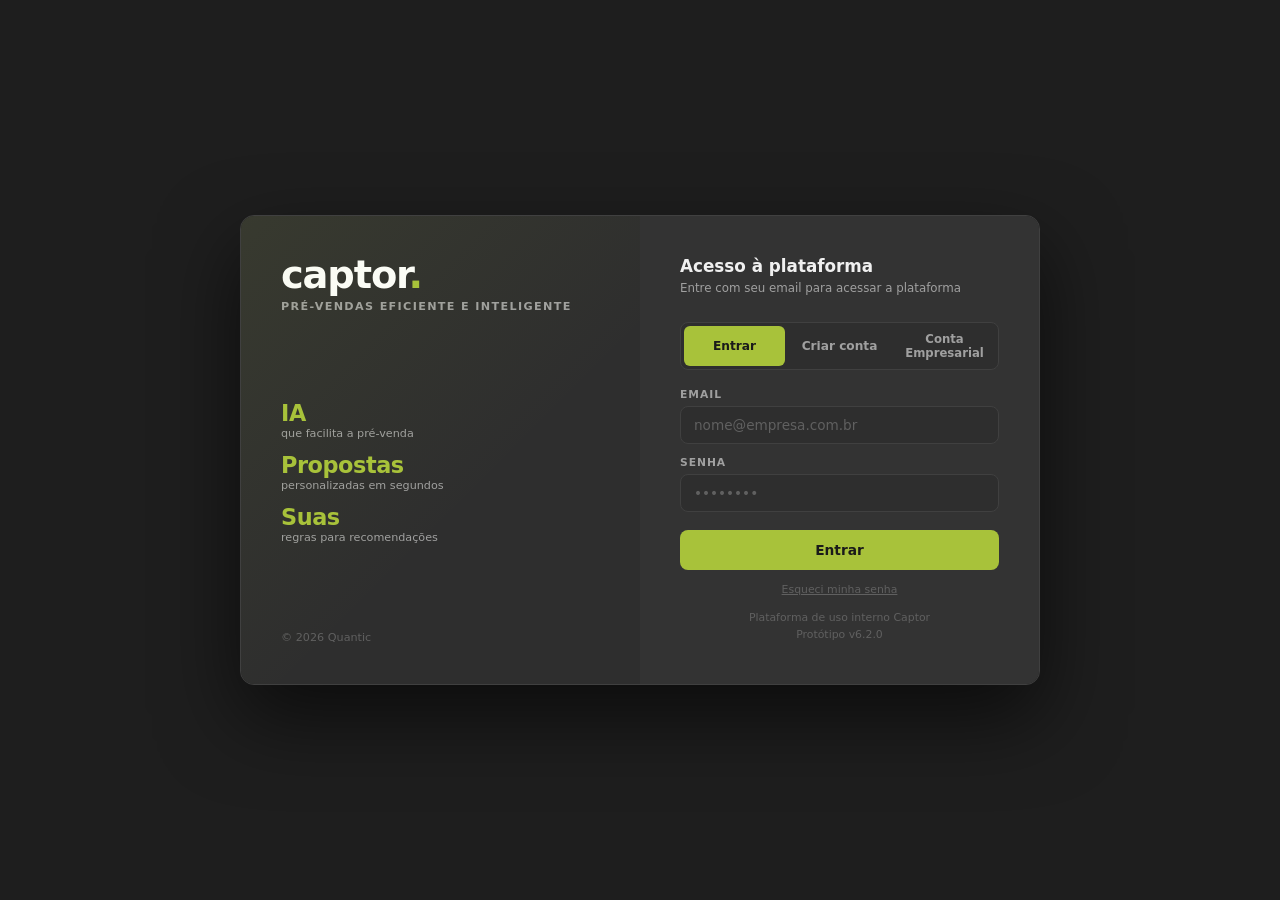
==== commit e2a29f4f: "fix: 10 bugs pós-refatoração — IDs pd_*, modal método, R1 existente, confirmR1Wrap, autocomplete" ====
--- a/index.html
+++ b/index.html
@@ -977,7 +977,20 @@
   </div>
 </div>
 <!-- CHANGELOG
-v6.1.0 — 2026-04-28 — MVP: Geração R1 (Roteiro de Diagnóstico)
+v6.2.0 — 2026-04-28 — Bugfix Release: Correção de IDs pós-refatoração (10 bugs)
+- Fix #1: clearProspectForm() — substituídos IDs f* por pd_* (fNome→pd_nome etc.)
+- Fix #2: openNewProspectDetail() — agora abre modal de método (Manual / Planilha / API)
+- New: openProspectMethodManual(), closeProspectMethodModal(), openProspectMethodAPI()
+- Fix #3: fillExample() — limpeza de erros usava IDs f*, agora usa pd_*
+- Fix #4: acSelect() — preenchia fProf, agora preenche pd_prof + syncFormToSidebar()
+- Fix #5: acAssSelect() / acAssFilter() — usavam fAss, agora usam pd_ass
+- Fix #6: openProspectDetail() — R1 existente agora é renderizado ao reabrir prospect
+- Fix #7: openProspectDetail() — confirmR1Wrap agora aparece quando R1 existe ou status avançado
+- Fix #8: generateR1() — confirmR1Wrap agora é exibido após geração bem-sucedida
+- Fix #9: initSliders() — adicionado guard contra TypeError null
+- Fix #10: openProspectDetail() — pd_horizonte SELECT validado após set
+
+
 - Feature: `generateR1()` — gera roteiro estruturado para reunião de diagnóstico (R1)
 - Validação: verifica campos obrigatórios (nome, profissão, idade, perfil, objetivo)
 - Prompt: contextualiza com dados da empresa + perfil do prospect + problemas identificados
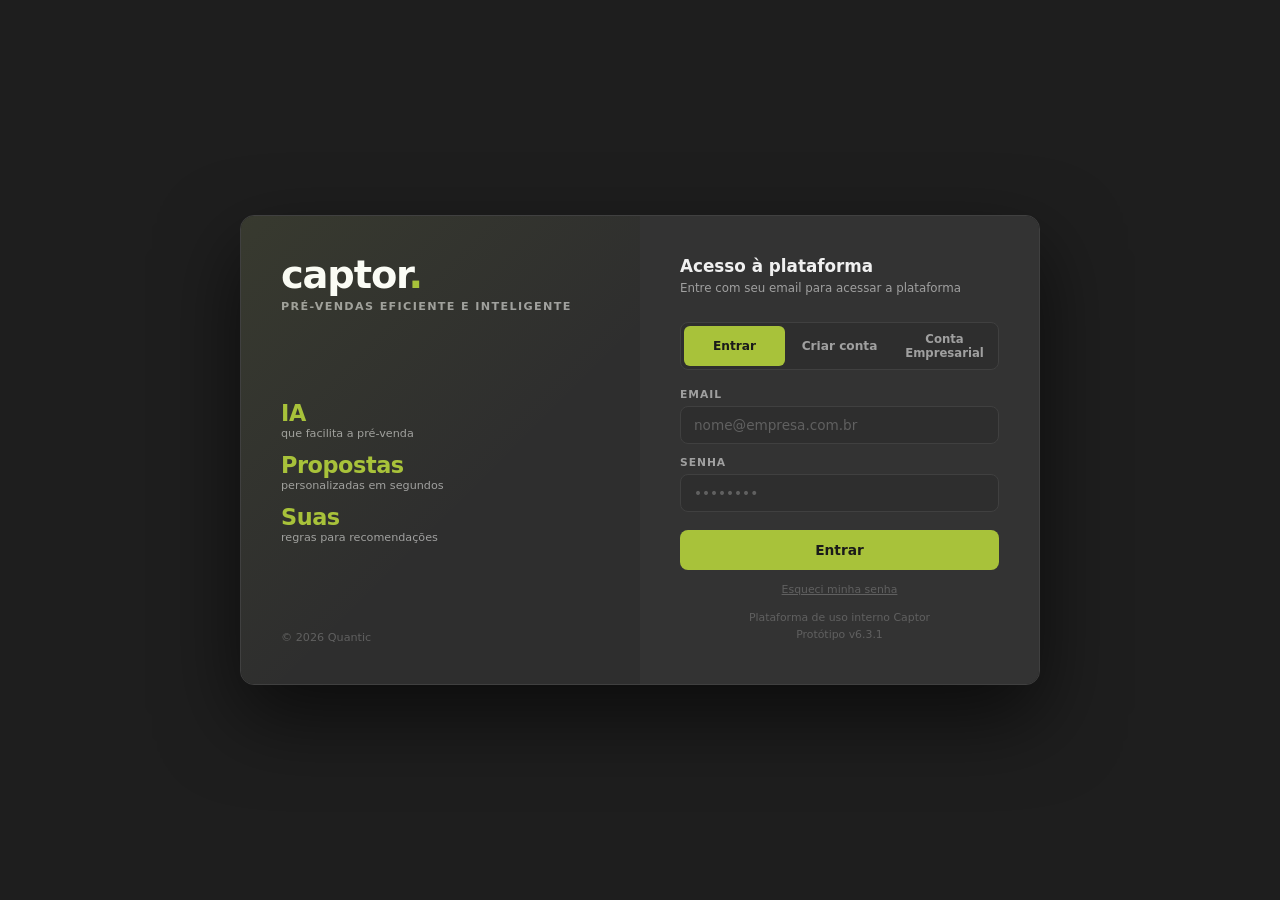
==== commit 07adb24e: "feat: autocomplete de profissão funcionando no campo pd_prof" ====
--- a/index.html
+++ b/index.html
@@ -249,7 +249,16 @@
             </div>
           </div>
           <div style="display:grid;grid-template-columns:1fr 80px;gap:8px">
-            <div class="fg"><label class="fl">Profissão</label><input class="fi" id="pd_prof" placeholder="Ex: Empresário" oninput="syncFormToSidebar()"></div>
+            <div class="fg"><label class="fl">Profissão</label>
+              <div style="position:relative">
+                <input class="fi" id="pd_prof" placeholder="Ex: Empresário" autocomplete="off"
+                  oninput="acFilter();syncFormToSidebar()"
+                  onfocus="acFilter()"
+                  onblur="setTimeout(acHide,180)"
+                  onkeydown="acKey(event)">
+                <div class="ac-drop" id="acDrop"></div>
+              </div>
+            </div>
             <div class="fg"><label class="fl">Idade</label><input class="fi" id="pd_idade" type="number" placeholder="45" min="18" max="90" oninput="syncFormToSidebar()"></div>
           </div>
           <div class="fg"><label class="fl">Objetivo</label>
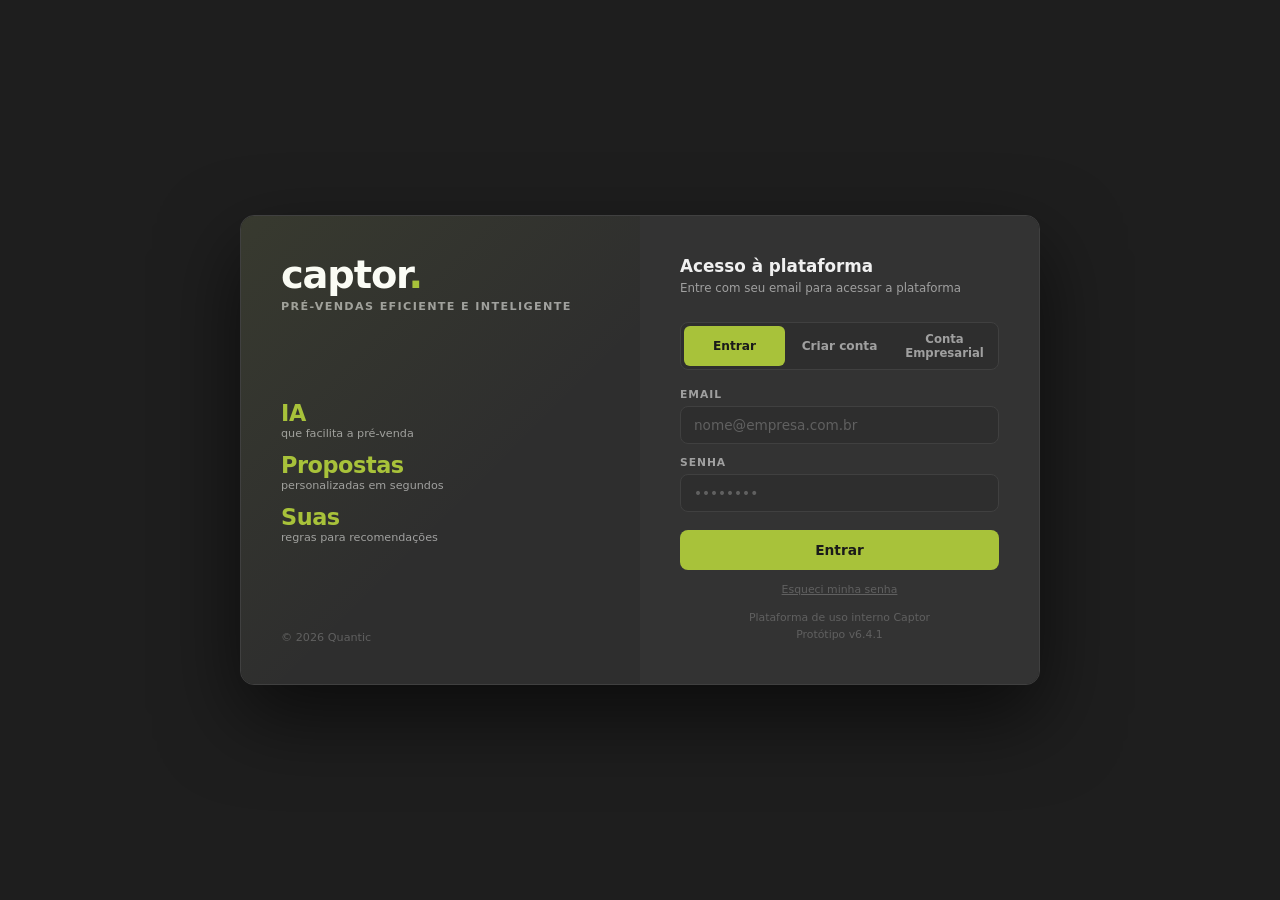
==== commit d7f1088d: "fix: renomear botoes R1/R2 para linguagem mais clara" ====
--- a/index.html
+++ b/index.html
@@ -309,7 +309,7 @@
       <div id="pdActionsBar" style="display:flex;align-items:center;justify-content:flex-end;gap:10px;margin-bottom:20px;flex-wrap:wrap">
         <!-- Toggle R1 finalizada — só aparece quando R1 existe -->
         <div id="confirmR1Wrap" style="display:none;align-items:center;gap:8px;background:var(--bg3);border:1px solid var(--border);border-radius:var(--r);padding:7px 12px">
-          <span style="font-size:.78rem;font-weight:600;color:var(--muted);font-family:var(--f)">R1 finalizada</span>
+          <span style="font-size:.78rem;font-weight:600;color:var(--muted);font-family:var(--f)">Prepara Reunião de Perfil</span>
           <label data-testid="toggle-r1" style="position:relative;display:inline-block;width:40px;height:22px;cursor:pointer;flex-shrink:0">
             <input type="checkbox" id="toggleR1" onchange="onToggleR1(this.checked)" style="opacity:0;width:0;height:0;position:absolute">
             <span id="toggleR1Track" style="position:absolute;top:0;left:0;right:0;bottom:0;background:#444;border-radius:22px;transition:background .2s"></span>
@@ -320,7 +320,7 @@
         <div style="position:relative" id="btnGenWrap">
           <button class="genbtn" id="btnGen" onclick="generate()" disabled style="opacity:0.45;display:none">
             <svg width="12" height="12" viewBox="0 0 14 14" fill="none"><path d="M7 1l1.5 4.5H13l-3.75 2.75 1.5 4.5L7 10.25 3.25 12.75l1.5-4.5L1 5.5h4.5L7 1z" fill="currentColor"/></svg>
-            Gerar Proposta R2
+            Preparar Proposta
           </button>
           <div id="btnGenR2Tip" style="display:none;position:absolute;bottom:calc(100% + 6px);right:0;background:var(--bg2);border:1px solid var(--border);border-radius:var(--r);padding:5px 10px;font-size:.7rem;color:var(--muted);white-space:nowrap;z-index:10;pointer-events:none">Conclua a R1 antes de gerar a proposta</div>
         </div>
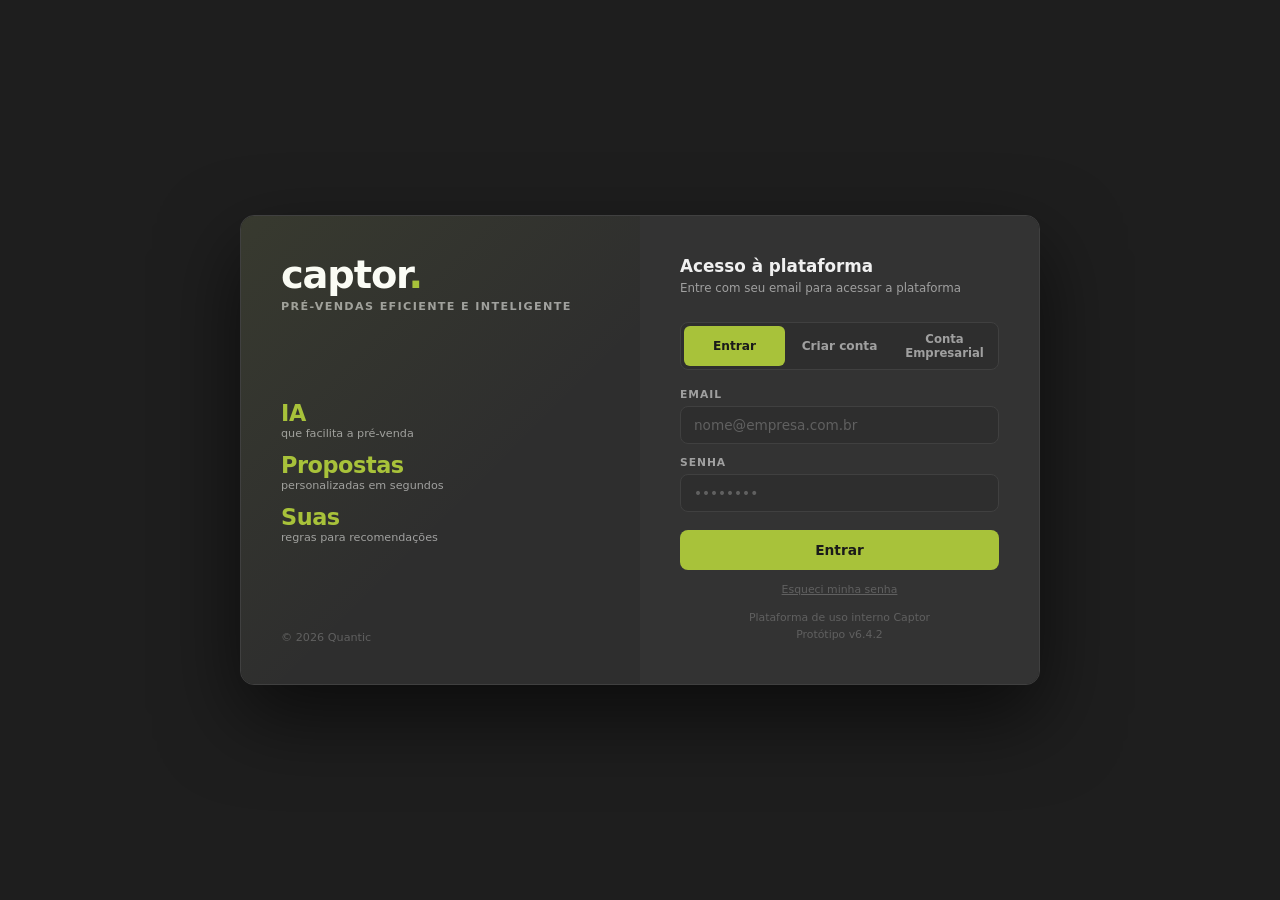
==== commit 32269154: "fix: textos R1 corrigidos + validacao obrigatoria Perfil/Objetivo/Horizonte" ====
--- a/index.html
+++ b/index.html
@@ -309,7 +309,7 @@
       <div id="pdActionsBar" style="display:flex;align-items:center;justify-content:flex-end;gap:10px;margin-bottom:20px;flex-wrap:wrap">
         <!-- Toggle R1 finalizada — só aparece quando R1 existe -->
         <div id="confirmR1Wrap" style="display:none;align-items:center;gap:8px;background:var(--bg3);border:1px solid var(--border);border-radius:var(--r);padding:7px 12px">
-          <span style="font-size:.78rem;font-weight:600;color:var(--muted);font-family:var(--f)">Prepara Reunião de Perfil</span>
+          <span style="font-size:.78rem;font-weight:600;color:var(--muted);font-family:var(--f)">Preparar Reunião de Perfil</span>
           <label data-testid="toggle-r1" style="position:relative;display:inline-block;width:40px;height:22px;cursor:pointer;flex-shrink:0">
             <input type="checkbox" id="toggleR1" onchange="onToggleR1(this.checked)" style="opacity:0;width:0;height:0;position:absolute">
             <span id="toggleR1Track" style="position:absolute;top:0;left:0;right:0;bottom:0;background:#444;border-radius:22px;transition:background .2s"></span>
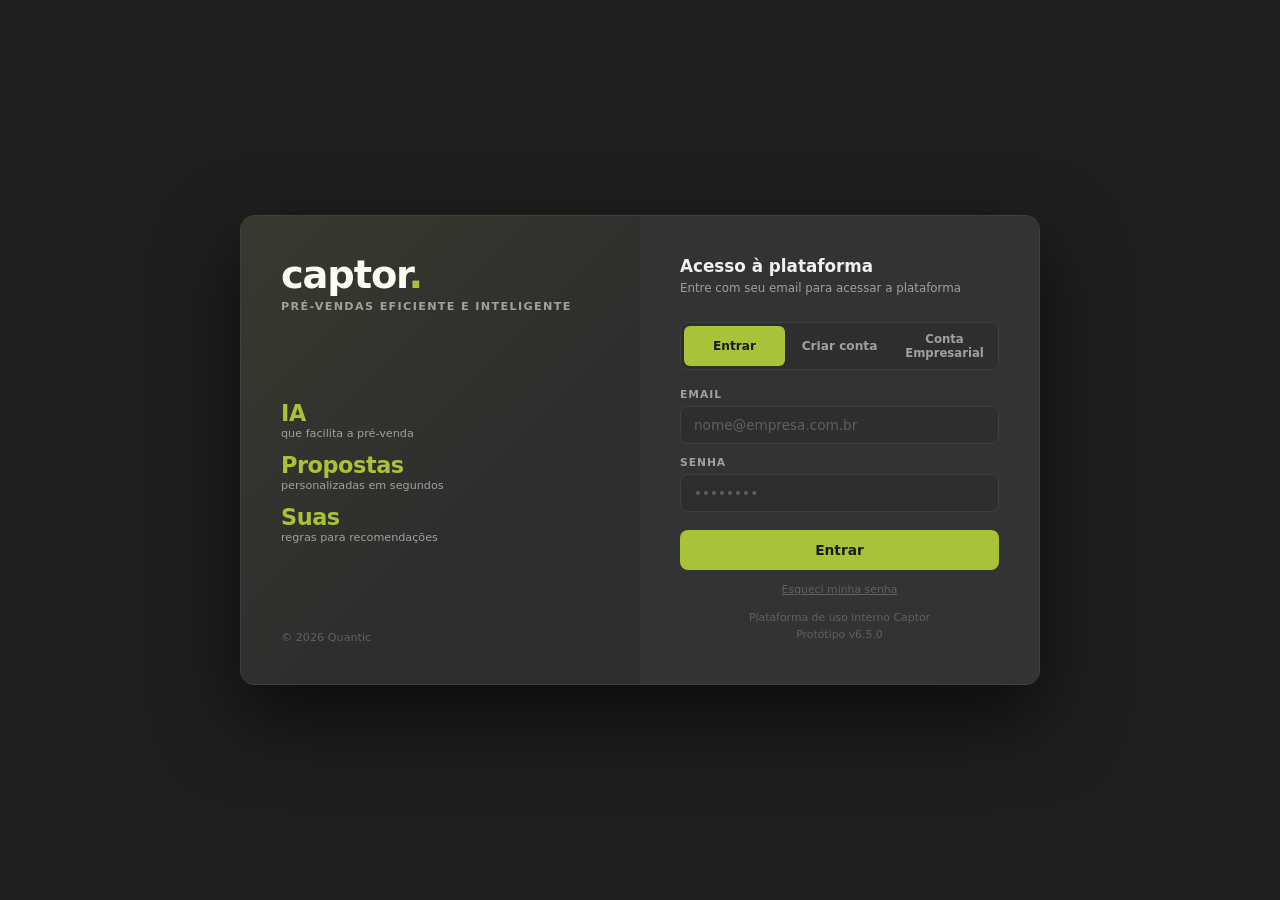
==== commit 1722857b: "fix: bugs B D F G H — persistência assessoria/gaps/ctx, acAssDrop, logAiUsage transcricao, remover d" ====
--- a/index.html
+++ b/index.html
@@ -280,7 +280,7 @@
                 <option>Até 2 anos</option><option>3 a 5 anos</option><option>5 a 10 anos</option><option>Mais de 10 anos</option>
               </select>
             </div>
-            <div class="fg"><label class="fl">Assessoria atual</label><input class="fi" id="pd_ass" placeholder="Ex: XP, BTG..." oninput="syncFormToSidebar()"></div>
+            <div class="fg"><label class="fl">Assessoria atual</label><input class="fi" id="pd_ass" placeholder="Ex: XP, BTG..." oninput="syncFormToSidebar()"><div class="ac-drop" id="acAssDrop"></div></div>
           </div>
         </div>
 
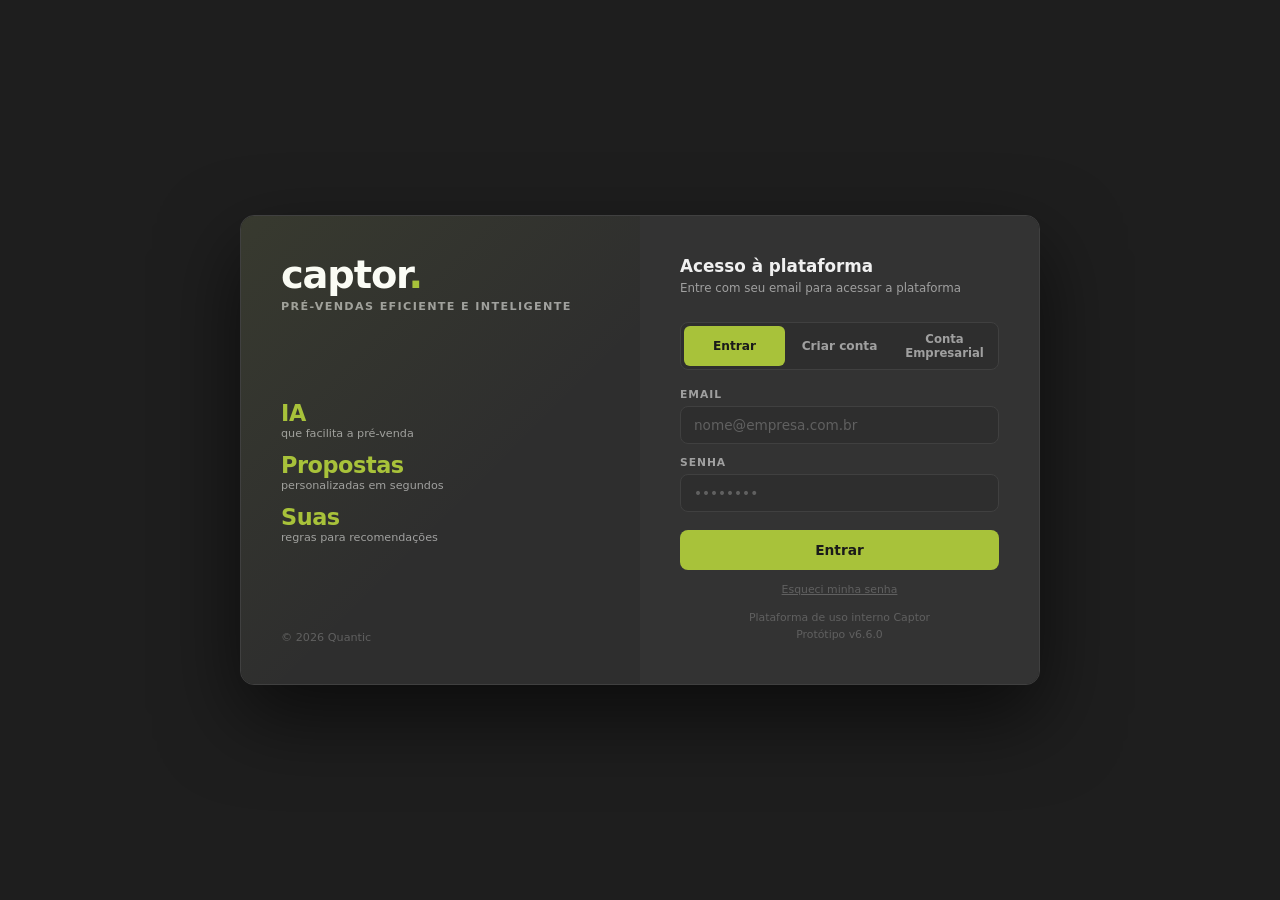
==== commit c361b65d: "fix: bugs I J K L — subtitle, status badge inline, toggle label, Ver Proposta" ====
--- a/index.html
+++ b/index.html
@@ -205,9 +205,11 @@
       <div class="pd-topbar">
         <button class="pd-back" onclick="closeProspectDetail()">← Prospects</button>
         <div style="flex:1;min-width:0">
-          <div class="pd-name" id="pdNomeDisplay">—</div>
-          <div style="margin-top:6px;display:flex;align-items:center;gap:8px;flex-wrap:wrap">
+          <div style="display:flex;align-items:center;gap:12px;flex-wrap:wrap">
+            <div class="pd-name" id="pdNomeDisplay">—</div>
             <span id="pdStatusBadge"></span>
+          </div>
+          <div style="margin-top:4px">
             <span id="pdMetaExtra" style="font-size:.72rem;color:var(--muted)"></span>
           </div>
         </div>
@@ -309,7 +311,7 @@
       <div id="pdActionsBar" style="display:flex;align-items:center;justify-content:flex-end;gap:10px;margin-bottom:20px;flex-wrap:wrap">
         <!-- Toggle R1 finalizada — só aparece quando R1 existe -->
         <div id="confirmR1Wrap" style="display:none;align-items:center;gap:8px;background:var(--bg3);border:1px solid var(--border);border-radius:var(--r);padding:7px 12px">
-          <span style="font-size:.78rem;font-weight:600;color:var(--muted);font-family:var(--f)">Preparar Reunião de Perfil</span>
+          <span style="font-size:.78rem;font-weight:600;color:var(--muted);font-family:var(--f)">Reunião de Perfil realizada</span>
           <label data-testid="toggle-r1" style="position:relative;display:inline-block;width:40px;height:22px;cursor:pointer;flex-shrink:0">
             <input type="checkbox" id="toggleR1" onchange="onToggleR1(this.checked)" style="opacity:0;width:0;height:0;position:absolute">
             <span id="toggleR1Track" style="position:absolute;top:0;left:0;right:0;bottom:0;background:#444;border-radius:22px;transition:background .2s"></span>
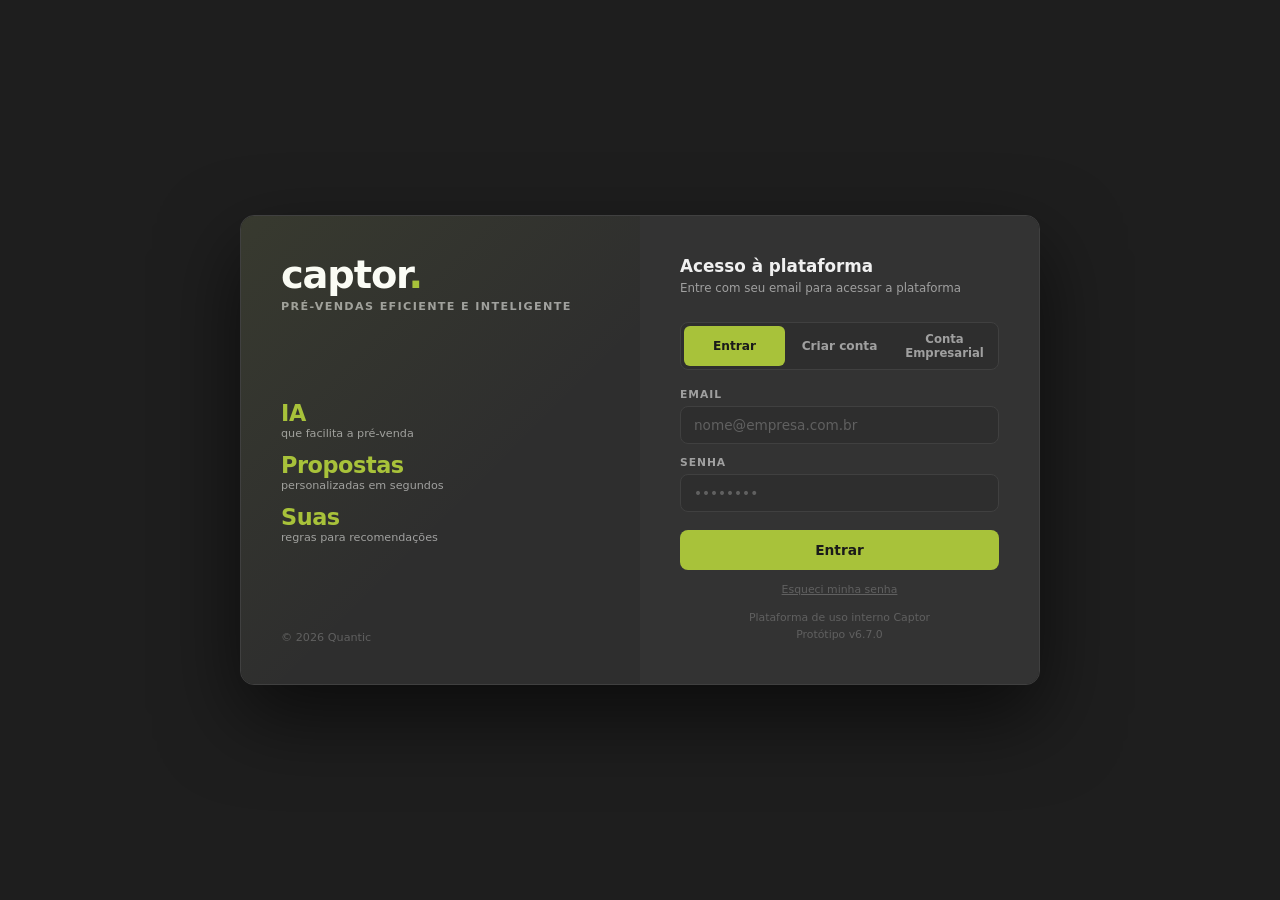
==== commit c7e63ad5: "feat: módulo unificado alloc-sliders (Bug M) + admin.html fix (Bug E)" ====
--- a/index.html
+++ b/index.html
@@ -8,6 +8,7 @@
 <script src="https://cdn.jsdelivr.net/npm/@supabase/supabase-js@2"></script>
 <link rel="stylesheet" href="css/app.css">
 <script src="js/globals.js"></script>
+<script src="js/alloc-sliders.js"></script>
 <script src="js/init.js"></script>
 <script src="js/auth.js"></script>
 <script src="js/prospects.js"></script>
